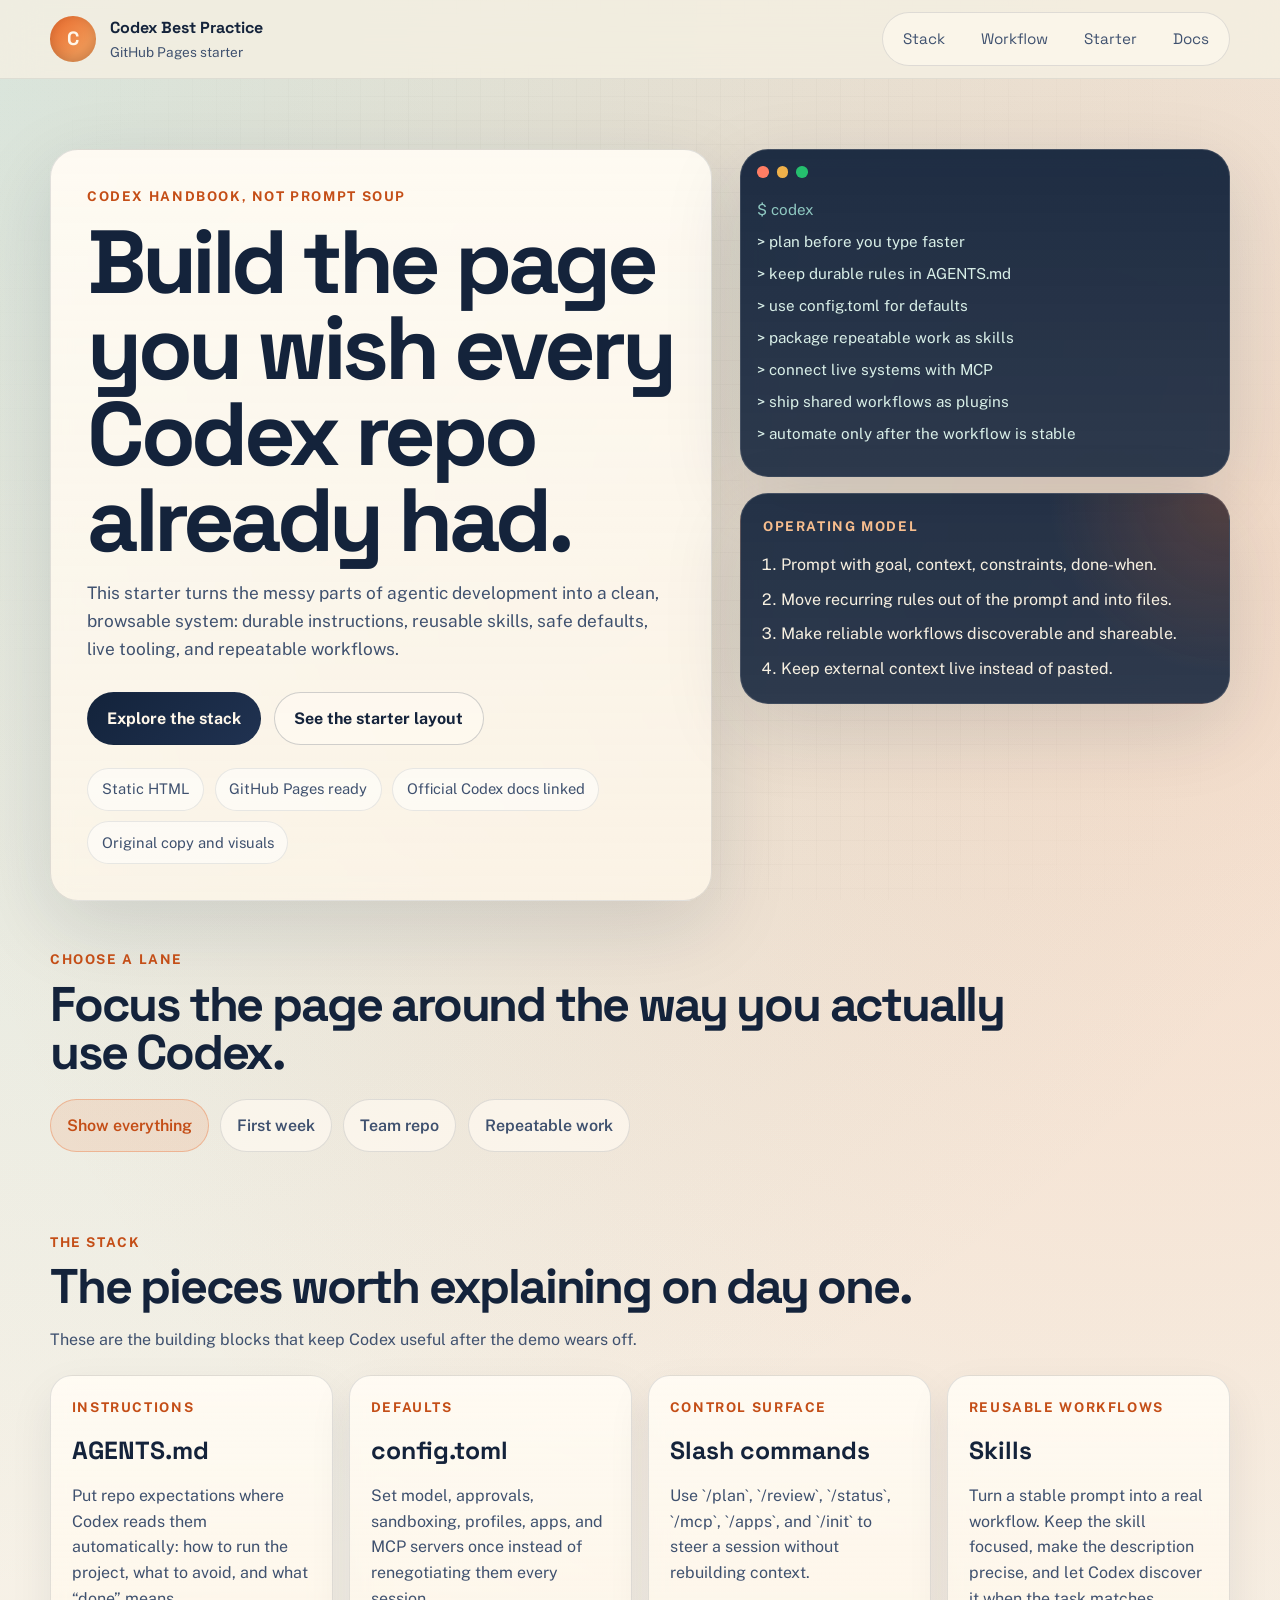
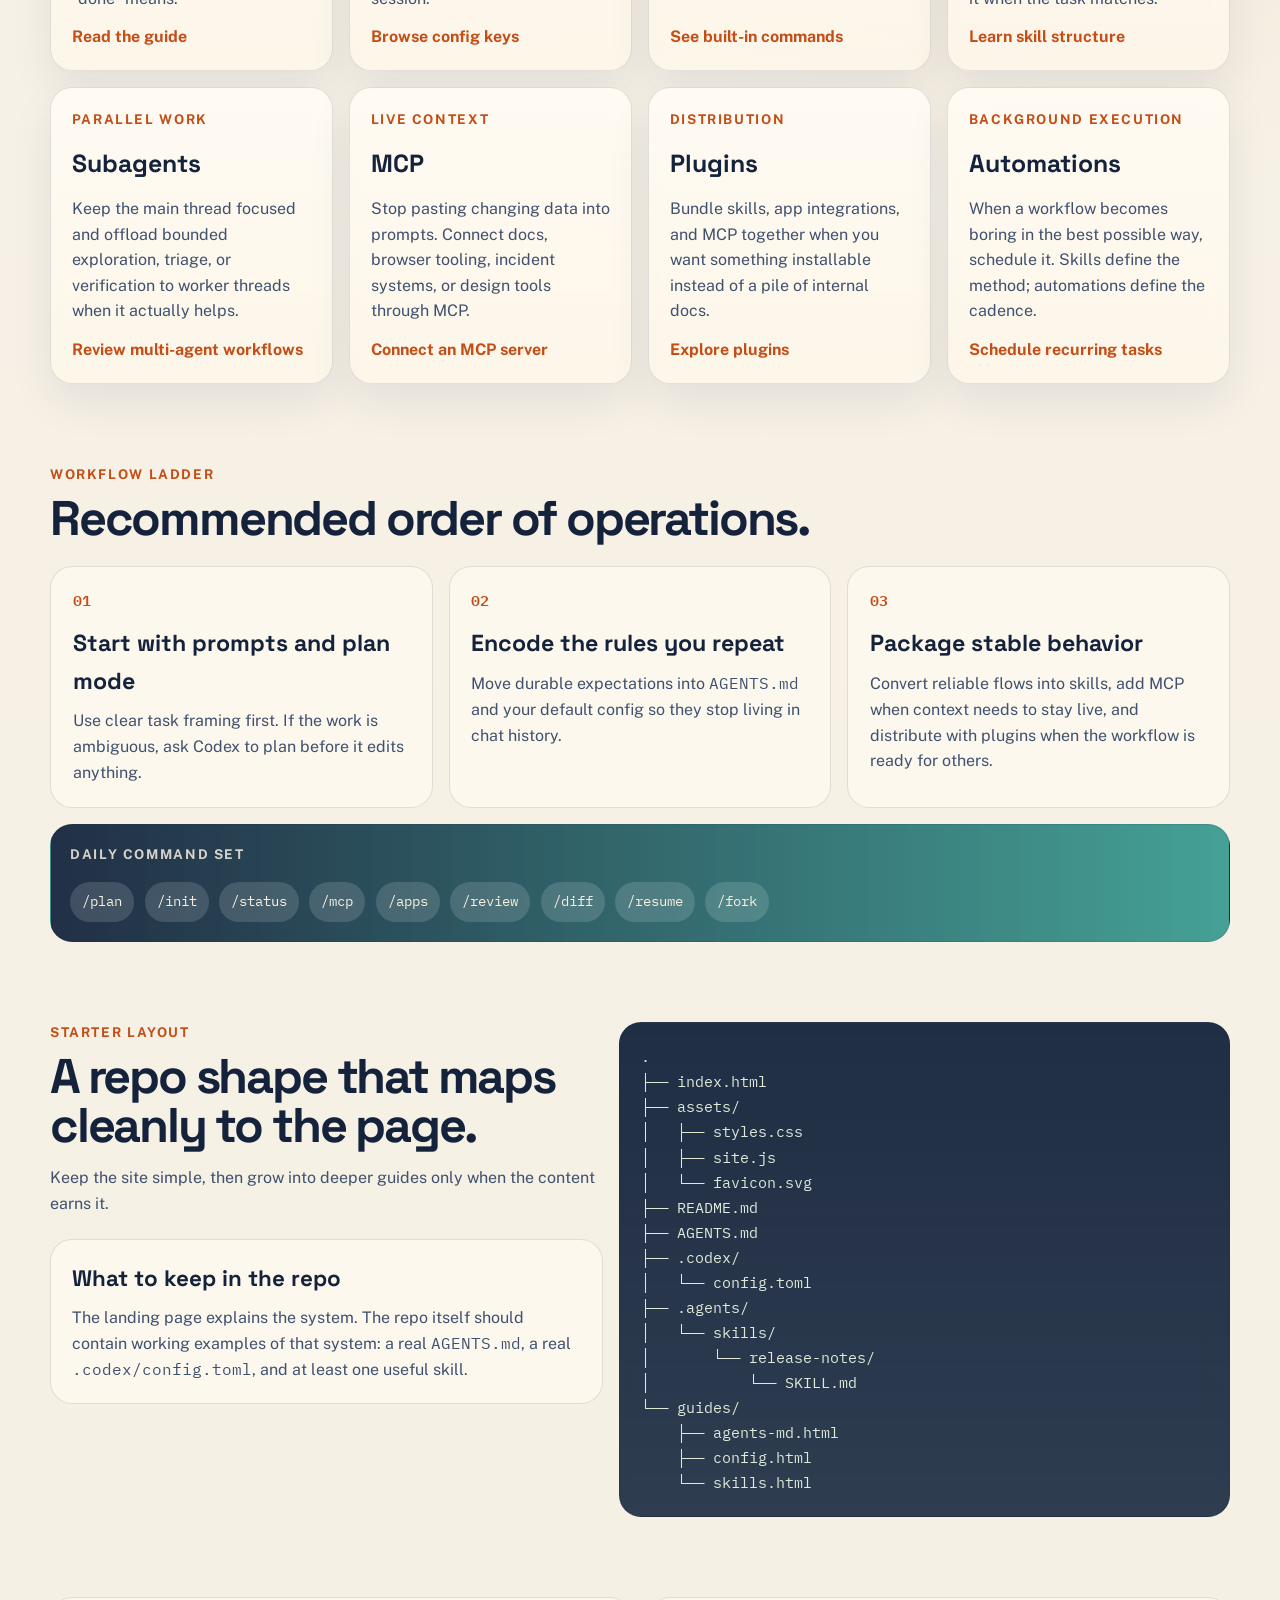
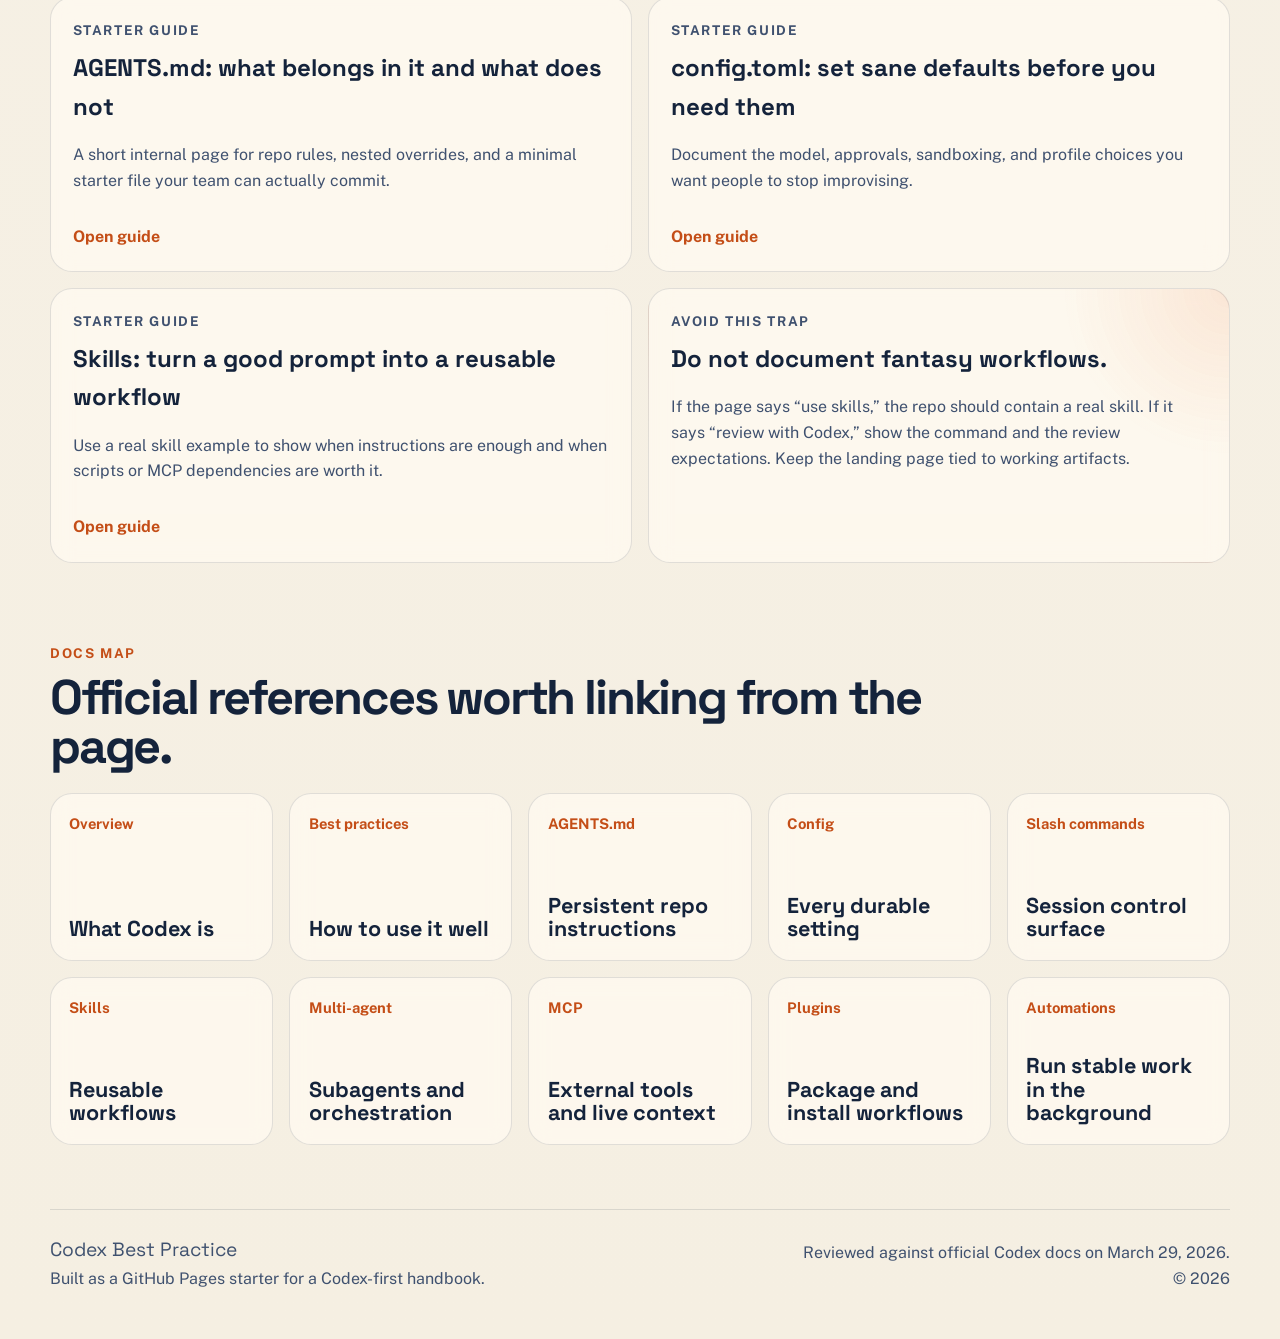
==== index.html @ f8605773 "Initial Codex best-practice site" ====
<!DOCTYPE html>
<html lang="en">
  <head>
    <meta charset="UTF-8" />
    <meta name="viewport" content="width=device-width, initial-scale=1.0" />
    <title>Codex Best Practice</title>
    <meta
      name="description"
      content="A GitHub Pages starter for documenting how to use Codex well: AGENTS.md, config.toml, skills, subagents, MCP, plugins, and automations."
    />
    <meta name="theme-color" content="#13233b" />
    <meta property="og:title" content="Codex Best Practice" />
    <meta
      property="og:description"
      content="A one-page Codex handbook starter for GitHub Pages."
    />
    <meta property="og:type" content="website" />
    <link rel="icon" href="assets/favicon.svg" type="image/svg+xml" />
    <link rel="preconnect" href="https://fonts.googleapis.com" />
    <link rel="preconnect" href="https://fonts.gstatic.com" crossorigin />
    <link
      href="https://fonts.googleapis.com/css2?family=IBM+Plex+Mono:wght@400;500;600&family=Public+Sans:wght@400;500;600;700&family=Space+Grotesk:wght@500;700&display=swap"
      rel="stylesheet"
    />
    <link rel="stylesheet" href="assets/styles.css" />
    <script src="assets/site.js" defer></script>
  </head>
  <body>
    <div class="page-shell">
      <header class="site-header">
        <div class="container header-row">
          <a class="brand" href="#top" aria-label="Codex Best Practice home">
            <span class="brand-mark">C</span>
            <span class="brand-copy">
              <strong>Codex Best Practice</strong>
              <span>GitHub Pages starter</span>
            </span>
          </a>
          <nav class="site-nav" aria-label="Primary">
            <a href="#stack">Stack</a>
            <a href="#workflow">Workflow</a>
            <a href="#starter">Starter</a>
            <a href="#docs">Docs</a>
          </nav>
        </div>
      </header>

      <main id="top">
        <section class="hero section">
          <div class="container hero-grid">
            <div class="hero-copy" data-reveal>
              <p class="eyebrow">Codex handbook, not prompt soup</p>
              <h1>Build the page you wish every Codex repo already had.</h1>
              <p class="hero-text">
                This starter turns the messy parts of agentic development into a
                clean, browsable system: durable instructions, reusable skills,
                safe defaults, live tooling, and repeatable workflows.
              </p>
              <div class="hero-actions">
                <a class="button button-primary" href="#stack">Explore the stack</a>
                <a class="button button-secondary" href="#starter">See the starter layout</a>
              </div>
              <ul class="meta-pills" aria-label="Highlights">
                <li>Static HTML</li>
                <li>GitHub Pages ready</li>
                <li>Official Codex docs linked</li>
                <li>Original copy and visuals</li>
              </ul>
            </div>

            <aside class="hero-panel" data-reveal>
              <div class="terminal-card">
                <div class="terminal-top">
                  <span></span>
                  <span></span>
                  <span></span>
                </div>
                <div class="terminal-body">
                  <p>$ codex</p>
                  <p>&gt; plan before you type faster</p>
                  <p>&gt; keep durable rules in AGENTS.md</p>
                  <p>&gt; use config.toml for defaults</p>
                  <p>&gt; package repeatable work as skills</p>
                  <p>&gt; connect live systems with MCP</p>
                  <p>&gt; ship shared workflows as plugins</p>
                  <p>&gt; automate only after the workflow is stable</p>
                </div>
              </div>

              <div class="signal-card">
                <p class="signal-kicker">Operating model</p>
                <ol class="signal-list">
                  <li>Prompt with goal, context, constraints, done-when.</li>
                  <li>Move recurring rules out of the prompt and into files.</li>
                  <li>Make reliable workflows discoverable and shareable.</li>
                  <li>Keep external context live instead of pasted.</li>
                </ol>
              </div>
            </aside>
          </div>
        </section>

        <section class="section lane-section">
          <div class="container" data-reveal>
            <div class="section-heading">
              <p class="eyebrow">Choose a lane</p>
              <h2>Focus the page around the way you actually use Codex.</h2>
            </div>
            <div class="focus-chips" role="toolbar" aria-label="Workflow focus">
              <button class="focus-chip is-active" data-focus="all" type="button">
                Show everything
              </button>
              <button class="focus-chip" data-focus="first-week" type="button">
                First week
              </button>
              <button class="focus-chip" data-focus="team-repo" type="button">
                Team repo
              </button>
              <button class="focus-chip" data-focus="repeatable" type="button">
                Repeatable work
              </button>
            </div>
          </div>
        </section>

        <section class="section" id="stack">
          <div class="container">
            <div class="section-heading" data-reveal>
              <p class="eyebrow">The stack</p>
              <h2>The pieces worth explaining on day one.</h2>
              <p>
                These are the building blocks that keep Codex useful after the
                demo wears off.
              </p>
            </div>

            <div class="stack-grid">
              <article class="stack-card" data-topic="first-week team-repo" data-reveal>
                <div class="card-topline">Instructions</div>
                <h3>AGENTS.md</h3>
                <p>
                  Put repo expectations where Codex reads them automatically:
                  how to run the project, what to avoid, and what “done” means.
                </p>
                <a href="https://developers.openai.com/codex/guides/agents-md/" target="_blank" rel="noreferrer">
                  Read the guide
                </a>
              </article>

              <article class="stack-card" data-topic="first-week team-repo" data-reveal>
                <div class="card-topline">Defaults</div>
                <h3>config.toml</h3>
                <p>
                  Set model, approvals, sandboxing, profiles, apps, and MCP
                  servers once instead of renegotiating them every session.
                </p>
                <a href="https://developers.openai.com/codex/config-reference/" target="_blank" rel="noreferrer">
                  Browse config keys
                </a>
              </article>

              <article class="stack-card" data-topic="first-week" data-reveal>
                <div class="card-topline">Control surface</div>
                <h3>Slash commands</h3>
                <p>
                  Use `/plan`, `/review`, `/status`, `/mcp`, `/apps`, and
                  `/init` to steer a session without rebuilding context.
                </p>
                <a href="https://developers.openai.com/codex/cli/slash-commands/" target="_blank" rel="noreferrer">
                  See built-in commands
                </a>
              </article>

              <article class="stack-card" data-topic="team-repo repeatable" data-reveal>
                <div class="card-topline">Reusable workflows</div>
                <h3>Skills</h3>
                <p>
                  Turn a stable prompt into a real workflow. Keep the skill
                  focused, make the description precise, and let Codex discover
                  it when the task matches.
                </p>
                <a href="https://developers.openai.com/codex/skills" target="_blank" rel="noreferrer">
                  Learn skill structure
                </a>
              </article>

              <article class="stack-card" data-topic="team-repo repeatable" data-reveal>
                <div class="card-topline">Parallel work</div>
                <h3>Subagents</h3>
                <p>
                  Keep the main thread focused and offload bounded exploration,
                  triage, or verification to worker threads when it actually
                  helps.
                </p>
                <a href="https://developers.openai.com/codex/multi-agent/" target="_blank" rel="noreferrer">
                  Review multi-agent workflows
                </a>
              </article>

              <article class="stack-card" data-topic="team-repo repeatable" data-reveal>
                <div class="card-topline">Live context</div>
                <h3>MCP</h3>
                <p>
                  Stop pasting changing data into prompts. Connect docs, browser
                  tooling, incident systems, or design tools through MCP.
                </p>
                <a href="https://developers.openai.com/codex/mcp" target="_blank" rel="noreferrer">
                  Connect an MCP server
                </a>
              </article>

              <article class="stack-card" data-topic="team-repo repeatable" data-reveal>
                <div class="card-topline">Distribution</div>
                <h3>Plugins</h3>
                <p>
                  Bundle skills, app integrations, and MCP together when you
                  want something installable instead of a pile of internal docs.
                </p>
                <a href="https://developers.openai.com/codex/plugins" target="_blank" rel="noreferrer">
                  Explore plugins
                </a>
              </article>

              <article class="stack-card" data-topic="repeatable" data-reveal>
                <div class="card-topline">Background execution</div>
                <h3>Automations</h3>
                <p>
                  When a workflow becomes boring in the best possible way,
                  schedule it. Skills define the method; automations define the
                  cadence.
                </p>
                <a href="https://developers.openai.com/codex/app/automations/" target="_blank" rel="noreferrer">
                  Schedule recurring tasks
                </a>
              </article>
            </div>
          </div>
        </section>

        <section class="section" id="workflow">
          <div class="container">
            <div class="section-heading" data-reveal>
              <p class="eyebrow">Workflow ladder</p>
              <h2>Recommended order of operations.</h2>
            </div>

            <div class="workflow-grid">
              <article class="workflow-card" data-reveal>
                <span>01</span>
                <h3>Start with prompts and plan mode</h3>
                <p>
                  Use clear task framing first. If the work is ambiguous, ask
                  Codex to plan before it edits anything.
                </p>
              </article>

              <article class="workflow-card" data-reveal>
                <span>02</span>
                <h3>Encode the rules you repeat</h3>
                <p>
                  Move durable expectations into <code>AGENTS.md</code> and
                  your default config so they stop living in chat history.
                </p>
              </article>

              <article class="workflow-card" data-reveal>
                <span>03</span>
                <h3>Package stable behavior</h3>
                <p>
                  Convert reliable flows into skills, add MCP when context needs
                  to stay live, and distribute with plugins when the workflow is
                  ready for others.
                </p>
              </article>
            </div>

            <div class="command-strip" data-reveal>
              <p class="command-strip-title">Daily command set</p>
              <div class="command-pills">
                <span>/plan</span>
                <span>/init</span>
                <span>/status</span>
                <span>/mcp</span>
                <span>/apps</span>
                <span>/review</span>
                <span>/diff</span>
                <span>/resume</span>
                <span>/fork</span>
              </div>
            </div>
          </div>
        </section>

        <section class="section" id="starter">
          <div class="container starter-grid">
            <div data-reveal>
              <div class="section-heading">
                <p class="eyebrow">Starter layout</p>
                <h2>A repo shape that maps cleanly to the page.</h2>
                <p>
                  Keep the site simple, then grow into deeper guides only when
                  the content earns it.
                </p>
              </div>

              <div class="callout">
                <h3>What to keep in the repo</h3>
                <p>
                  The landing page explains the system. The repo itself should
                  contain working examples of that system: a real
                  <code>AGENTS.md</code>, a real <code>.codex/config.toml</code>,
                  and at least one useful skill.
                </p>
              </div>
            </div>

            <div class="code-panel" data-reveal>
              <pre><code>.
├── index.html
├── assets/
│   ├── styles.css
│   ├── site.js
│   └── favicon.svg
├── README.md
├── AGENTS.md
├── .codex/
│   └── config.toml
├── .agents/
│   └── skills/
│       └── release-notes/
│           └── SKILL.md
└── guides/
    ├── agents-md.html
    ├── config.html
    └── skills.html</code></pre>
            </div>
          </div>
        </section>

        <section class="section page-section">
          <div class="container page-grid">
            <article class="page-card" data-reveal>
              <p class="page-kicker">Starter guide</p>
              <h3>AGENTS.md: what belongs in it and what does not</h3>
              <p>
                A short internal page for repo rules, nested overrides, and a
                minimal starter file your team can actually commit.
              </p>
              <a class="card-link" href="guides/agents-md.html">Open guide</a>
            </article>

            <article class="page-card" data-reveal>
              <p class="page-kicker">Starter guide</p>
              <h3>config.toml: set sane defaults before you need them</h3>
              <p>
                Document the model, approvals, sandboxing, and profile choices
                you want people to stop improvising.
              </p>
              <a class="card-link" href="guides/config.html">Open guide</a>
            </article>

            <article class="page-card" data-reveal>
              <p class="page-kicker">Starter guide</p>
              <h3>Skills: turn a good prompt into a reusable workflow</h3>
              <p>
                Use a real skill example to show when instructions are enough
                and when scripts or MCP dependencies are worth it.
              </p>
              <a class="card-link" href="guides/skills.html">Open guide</a>
            </article>

            <article class="page-card alt" data-reveal>
              <p class="page-kicker">Avoid this trap</p>
              <h3>Do not document fantasy workflows.</h3>
              <p>
                If the page says “use skills,” the repo should contain a real
                skill. If it says “review with Codex,” show the command and the
                review expectations. Keep the landing page tied to working
                artifacts.
              </p>
            </article>
          </div>
        </section>

        <section class="section" id="docs">
          <div class="container">
            <div class="section-heading" data-reveal>
              <p class="eyebrow">Docs map</p>
              <h2>Official references worth linking from the page.</h2>
            </div>

            <div class="docs-grid">
              <a class="doc-card" data-reveal href="https://developers.openai.com/codex/overview" target="_blank" rel="noreferrer">
                <span>Overview</span>
                <strong>What Codex is</strong>
              </a>
              <a class="doc-card" data-reveal href="https://developers.openai.com/codex/learn/best-practices/" target="_blank" rel="noreferrer">
                <span>Best practices</span>
                <strong>How to use it well</strong>
              </a>
              <a class="doc-card" data-reveal href="https://developers.openai.com/codex/guides/agents-md/" target="_blank" rel="noreferrer">
                <span>AGENTS.md</span>
                <strong>Persistent repo instructions</strong>
              </a>
              <a class="doc-card" data-reveal href="https://developers.openai.com/codex/config-reference/" target="_blank" rel="noreferrer">
                <span>Config</span>
                <strong>Every durable setting</strong>
              </a>
              <a class="doc-card" data-reveal href="https://developers.openai.com/codex/cli/slash-commands/" target="_blank" rel="noreferrer">
                <span>Slash commands</span>
                <strong>Session control surface</strong>
              </a>
              <a class="doc-card" data-reveal href="https://developers.openai.com/codex/skills" target="_blank" rel="noreferrer">
                <span>Skills</span>
                <strong>Reusable workflows</strong>
              </a>
              <a class="doc-card" data-reveal href="https://developers.openai.com/codex/multi-agent/" target="_blank" rel="noreferrer">
                <span>Multi-agent</span>
                <strong>Subagents and orchestration</strong>
              </a>
              <a class="doc-card" data-reveal href="https://developers.openai.com/codex/mcp" target="_blank" rel="noreferrer">
                <span>MCP</span>
                <strong>External tools and live context</strong>
              </a>
              <a class="doc-card" data-reveal href="https://developers.openai.com/codex/plugins" target="_blank" rel="noreferrer">
                <span>Plugins</span>
                <strong>Package and install workflows</strong>
              </a>
              <a class="doc-card" data-reveal href="https://developers.openai.com/codex/app/automations/" target="_blank" rel="noreferrer">
                <span>Automations</span>
                <strong>Run stable work in the background</strong>
              </a>
            </div>
          </div>
        </section>
      </main>

      <footer class="site-footer">
        <div class="container footer-row">
          <div>
            <p class="footer-title">Codex Best Practice</p>
            <p>
              Built as a GitHub Pages starter for a Codex-first handbook.
            </p>
          </div>
          <div class="footer-meta">
            <p>Reviewed against official Codex docs on March 29, 2026.</p>
            <p>&copy; <span id="year"></span></p>
          </div>
        </div>
      </footer>
    </div>
  </body>
</html>
---- assets/styles.css ----
:root {
  --bg: #f5efe2;
  --bg-strong: #eadcc1;
  --paper: rgba(255, 250, 241, 0.88);
  --surface: rgba(255, 250, 241, 0.74);
  --surface-strong: #fff7ea;
  --ink: #14233b;
  --ink-soft: #3f516f;
  --line: rgba(20, 35, 59, 0.12);
  --line-strong: rgba(20, 35, 59, 0.2);
  --accent: #ea6b2d;
  --accent-strong: #c44e17;
  --accent-mint: #1d8e83;
  --deep: #13233b;
  --deep-soft: #203251;
  --shadow: 0 24px 80px rgba(19, 35, 59, 0.13);
  --radius-xl: 28px;
  --radius-lg: 22px;
  --radius-md: 16px;
  --container: 1180px;
  --transition: 240ms ease;
}

*,
*::before,
*::after {
  box-sizing: border-box;
}

html {
  scroll-behavior: smooth;
}

body {
  margin: 0;
  min-width: 320px;
  background:
    radial-gradient(circle at top left, rgba(29, 142, 131, 0.14), transparent 34%),
    radial-gradient(circle at 90% 12%, rgba(234, 107, 45, 0.18), transparent 30%),
    linear-gradient(180deg, #f7f2e9 0%, #f5efe2 100%);
  color: var(--ink);
  font-family: "Public Sans", sans-serif;
  line-height: 1.6;
}

body::before {
  content: "";
  position: fixed;
  inset: 0;
  pointer-events: none;
  background-image:
    linear-gradient(rgba(20, 35, 59, 0.035) 1px, transparent 1px),
    linear-gradient(90deg, rgba(20, 35, 59, 0.035) 1px, transparent 1px);
  background-size: 24px 24px;
  mask-image: radial-gradient(circle at center, black 55%, transparent 95%);
  opacity: 0.45;
}

a {
  color: inherit;
  text-decoration: none;
}

img {
  max-width: 100%;
  display: block;
}

code,
pre {
  font-family: "IBM Plex Mono", monospace;
}

.page-shell {
  position: relative;
  overflow-x: clip;
}

.container {
  width: min(100% - 2rem, var(--container));
  margin: 0 auto;
}

.section {
  padding: 2.5rem 0;
}

.site-header {
  position: sticky;
  top: 0;
  z-index: 10;
  background: rgba(245, 239, 226, 0.82);
  backdrop-filter: blur(18px);
  border-bottom: 1px solid rgba(20, 35, 59, 0.08);
}

.header-row {
  display: flex;
  align-items: center;
  justify-content: space-between;
  gap: 1rem;
  min-height: 78px;
}

.brand {
  display: inline-flex;
  align-items: center;
  gap: 0.9rem;
}

.brand-mark {
  display: grid;
  place-items: center;
  width: 2.85rem;
  height: 2.85rem;
  border-radius: 50%;
  font-family: "Space Grotesk", sans-serif;
  font-size: 1.2rem;
  font-weight: 700;
  color: var(--surface-strong);
  background: linear-gradient(135deg, var(--accent), #ef9655 70%);
  box-shadow: inset 0 -3px 12px rgba(0, 0, 0, 0.16);
}

.brand-copy {
  display: grid;
  gap: 0.1rem;
}

.brand-copy strong,
.site-nav a,
.section-heading h2,
.hero-copy h1,
.stack-card h3,
.workflow-card h3,
.callout h3,
.page-card h3,
.doc-card strong,
.footer-title {
  font-family: "Space Grotesk", sans-serif;
}

.brand-copy strong {
  font-size: 1rem;
}

.brand-copy span {
  color: var(--ink-soft);
  font-size: 0.85rem;
}

.site-nav {
  display: inline-flex;
  align-items: center;
  gap: 0.35rem;
  padding: 0.3rem;
  border: 1px solid var(--line);
  border-radius: 999px;
  background: rgba(255, 250, 241, 0.62);
}

.site-nav a {
  padding: 0.55rem 0.95rem;
  border-radius: 999px;
  color: var(--ink-soft);
  font-size: 0.95rem;
  transition:
    background-color var(--transition),
    color var(--transition);
}

.site-nav a:hover,
.site-nav a:focus-visible {
  background: rgba(20, 35, 59, 0.08);
  color: var(--ink);
  outline: none;
}

.hero {
  padding-top: 4.4rem;
  padding-bottom: 3rem;
}

.hero-grid {
  display: grid;
  grid-template-columns: minmax(0, 1.15fr) minmax(320px, 0.85fr);
  gap: 1.75rem;
  align-items: start;
}

.hero-copy,
.hero-panel,
.stack-card,
.workflow-card,
.callout,
.code-panel,
.page-card,
.doc-card {
  backdrop-filter: blur(10px);
}

.hero-copy {
  padding: 2.25rem;
  border: 1px solid var(--line);
  border-radius: var(--radius-xl);
  background: linear-gradient(180deg, rgba(255, 251, 243, 0.96), rgba(255, 247, 234, 0.78));
  box-shadow: var(--shadow);
}

.eyebrow,
.card-topline,
.signal-kicker,
.page-kicker,
.command-strip-title {
  margin: 0;
  color: var(--accent-strong);
  font-size: 0.84rem;
  font-weight: 700;
  letter-spacing: 0.12em;
  text-transform: uppercase;
}

.hero-copy h1 {
  margin: 0.7rem 0 1rem;
  max-width: 14ch;
  font-size: clamp(2.8rem, 7vw, 5.7rem);
  line-height: 0.96;
  letter-spacing: -0.05em;
}

.hero-text {
  max-width: 60ch;
  font-size: 1.08rem;
  color: var(--ink-soft);
}

.hero-actions {
  display: flex;
  flex-wrap: wrap;
  gap: 0.8rem;
  margin: 1.8rem 0 1.4rem;
}

.button {
  display: inline-flex;
  align-items: center;
  justify-content: center;
  min-height: 3rem;
  padding: 0.8rem 1.2rem;
  border-radius: 999px;
  border: 1px solid transparent;
  font-weight: 700;
  transition:
    transform var(--transition),
    background-color var(--transition),
    border-color var(--transition),
    color var(--transition);
}

.button:hover,
.button:focus-visible {
  transform: translateY(-1px);
  outline: none;
}

.button-primary {
  color: var(--surface-strong);
  background: linear-gradient(135deg, var(--deep), var(--deep-soft));
}

.button-secondary {
  border-color: var(--line-strong);
  background: rgba(255, 250, 241, 0.76);
}

.meta-pills {
  display: flex;
  flex-wrap: wrap;
  gap: 0.65rem;
  margin: 0;
  padding: 0;
  list-style: none;
}

.meta-pills li {
  padding: 0.55rem 0.85rem;
  border: 1px solid rgba(20, 35, 59, 0.09);
  border-radius: 999px;
  background: rgba(255, 255, 255, 0.52);
  color: var(--ink-soft);
  font-size: 0.92rem;
}

.hero-panel {
  display: grid;
  gap: 1rem;
}

.terminal-card,
.signal-card {
  border: 1px solid rgba(255, 255, 255, 0.12);
  border-radius: var(--radius-xl);
  background: linear-gradient(180deg, rgba(19, 35, 59, 0.95), rgba(19, 35, 59, 0.88));
  color: #f8f1e2;
  box-shadow: var(--shadow);
}

.terminal-card {
  overflow: hidden;
}

.terminal-top {
  display: flex;
  gap: 0.5rem;
  padding: 1rem 1rem 0;
}

.terminal-top span {
  width: 0.72rem;
  height: 0.72rem;
  border-radius: 50%;
  background: rgba(255, 255, 255, 0.26);
}

.terminal-top span:nth-child(1) {
  background: #ff7d64;
}

.terminal-top span:nth-child(2) {
  background: #f0b14a;
}

.terminal-top span:nth-child(3) {
  background: #25bf6e;
}

.terminal-body {
  padding: 1.25rem 1rem 1.4rem;
  font-size: 0.95rem;
}

.terminal-body p {
  margin: 0 0 0.48rem;
  color: #d9efe8;
}

.terminal-body p:first-child {
  color: #8fc8c1;
}

.signal-card {
  padding: 1.35rem;
  background:
    radial-gradient(circle at top right, rgba(234, 107, 45, 0.23), transparent 34%),
    linear-gradient(180deg, rgba(19, 35, 59, 0.92), rgba(19, 35, 59, 0.88));
}

.signal-kicker {
  color: #f8be8e;
}

.signal-list {
  margin: 0.95rem 0 0;
  padding-left: 1.1rem;
}

.signal-list li + li {
  margin-top: 0.55rem;
}

.section-heading {
  max-width: 60rem;
  margin-bottom: 1.4rem;
}

.section-heading h2 {
  margin: 0.55rem 0 0.55rem;
  font-size: clamp(2rem, 3.8vw, 3.4rem);
  line-height: 1;
  letter-spacing: -0.045em;
}

.section-heading p:last-child {
  margin-bottom: 0;
  max-width: 60ch;
  color: var(--ink-soft);
}

.lane-section {
  padding-top: 0;
}

.focus-chips {
  display: flex;
  flex-wrap: wrap;
  gap: 0.7rem;
}

.focus-chip {
  padding: 0.78rem 1rem;
  border: 1px solid var(--line);
  border-radius: 999px;
  background: rgba(255, 250, 241, 0.7);
  color: var(--ink-soft);
  font: inherit;
  font-weight: 600;
  cursor: pointer;
  transition:
    border-color var(--transition),
    background-color var(--transition),
    color var(--transition),
    transform var(--transition);
}

.focus-chip:hover,
.focus-chip:focus-visible {
  transform: translateY(-1px);
  outline: none;
}

.focus-chip.is-active {
  border-color: rgba(234, 107, 45, 0.35);
  background: rgba(234, 107, 45, 0.12);
  color: var(--accent-strong);
}

.stack-grid,
.docs-grid {
  display: grid;
  gap: 1rem;
}

.stack-grid {
  grid-template-columns: repeat(4, minmax(0, 1fr));
}

.stack-card {
  display: flex;
  flex-direction: column;
  gap: 0.8rem;
  min-height: 100%;
  padding: 1.3rem;
  border: 1px solid var(--line);
  border-radius: var(--radius-lg);
  background: linear-gradient(180deg, rgba(255, 251, 243, 0.95), rgba(255, 247, 234, 0.75));
  box-shadow: 0 18px 44px rgba(19, 35, 59, 0.08);
  transition:
    transform var(--transition),
    opacity var(--transition),
    border-color var(--transition),
    box-shadow var(--transition);
}

.stack-card h3 {
  margin: 0;
  font-size: 1.55rem;
}

.stack-card p {
  margin: 0;
  color: var(--ink-soft);
}

.stack-card a {
  margin-top: auto;
  font-weight: 700;
  color: var(--accent-strong);
}

.stack-card:hover,
.stack-card:focus-within {
  transform: translateY(-4px);
  border-color: rgba(234, 107, 45, 0.3);
  box-shadow: 0 22px 54px rgba(19, 35, 59, 0.12);
}

.stack-card.is-dimmed {
  opacity: 0.38;
}

.stack-card.is-highlighted {
  border-color: rgba(29, 142, 131, 0.36);
  box-shadow: 0 22px 54px rgba(29, 142, 131, 0.11);
}

.workflow-grid,
.page-grid,
.starter-grid,
.footer-row {
  display: grid;
  gap: 1rem;
}

.workflow-grid {
  grid-template-columns: repeat(3, minmax(0, 1fr));
  margin-bottom: 1rem;
}

.workflow-card {
  padding: 1.35rem;
  border: 1px solid var(--line);
  border-radius: var(--radius-lg);
  background: rgba(255, 250, 241, 0.76);
}

.workflow-card span {
  display: inline-flex;
  margin-bottom: 0.8rem;
  color: var(--accent-strong);
  font-family: "IBM Plex Mono", monospace;
  font-size: 0.92rem;
  font-weight: 600;
}

.workflow-card h3 {
  margin: 0 0 0.55rem;
  font-size: 1.45rem;
}

.workflow-card p {
  margin: 0;
  color: var(--ink-soft);
}

.command-strip {
  padding: 1.2rem;
  border: 1px solid var(--line);
  border-radius: var(--radius-lg);
  background: linear-gradient(90deg, rgba(19, 35, 59, 0.94), rgba(29, 142, 131, 0.82));
  color: #f8f1e2;
}

.command-strip-title {
  color: rgba(248, 241, 226, 0.84);
}

.command-pills {
  display: flex;
  flex-wrap: wrap;
  gap: 0.65rem;
  margin-top: 1rem;
}

.command-pills span {
  padding: 0.55rem 0.75rem;
  border-radius: 999px;
  background: rgba(255, 255, 255, 0.14);
  font-family: "IBM Plex Mono", monospace;
  font-size: 0.88rem;
}

.starter-grid {
  grid-template-columns: minmax(0, 0.95fr) minmax(0, 1.05fr);
  align-items: start;
}

.callout,
.code-panel,
.page-card,
.doc-card {
  border: 1px solid var(--line);
  border-radius: var(--radius-lg);
  background: rgba(255, 250, 241, 0.76);
}

.callout {
  padding: 1.3rem;
}

.callout h3 {
  margin: 0 0 0.55rem;
  font-size: 1.4rem;
}

.callout p {
  margin: 0;
  color: var(--ink-soft);
}

.code-panel {
  overflow: auto;
  padding: 0;
  background: linear-gradient(180deg, rgba(19, 35, 59, 0.95), rgba(19, 35, 59, 0.88));
}

.code-panel pre {
  margin: 0;
  padding: 1.35rem;
  color: #dfead9;
  font-size: 0.92rem;
  line-height: 1.7;
}

.page-grid {
  grid-template-columns: repeat(2, minmax(0, 1fr));
}

.page-card {
  padding: 1.35rem;
}

.page-card.alt {
  background:
    radial-gradient(circle at top right, rgba(234, 107, 45, 0.12), transparent 26%),
    rgba(255, 250, 241, 0.76);
}

.page-card h3 {
  margin: 0.5rem 0;
  font-size: 1.5rem;
}

.page-card p,
.page-card li {
  color: var(--ink-soft);
}

.page-card a {
  color: var(--accent-strong);
  font-weight: 700;
}

.card-link {
  display: inline-flex;
  margin-top: 0.9rem;
}

.page-card ul {
  margin: 0;
  padding-left: 1.2rem;
}

.page-card li + li {
  margin-top: 0.45rem;
}

.docs-grid {
  grid-template-columns: repeat(5, minmax(0, 1fr));
}

.doc-card {
  display: flex;
  flex-direction: column;
  justify-content: space-between;
  min-height: 10.5rem;
  padding: 1.15rem;
  transition:
    transform var(--transition),
    border-color var(--transition),
    box-shadow var(--transition);
}

.doc-card span {
  color: var(--accent-strong);
  font-size: 0.92rem;
  font-weight: 700;
}

.doc-card strong {
  margin-top: 2rem;
  font-size: 1.35rem;
  line-height: 1.1;
}

.doc-card:hover,
.doc-card:focus-visible {
  transform: translateY(-3px);
  border-color: rgba(29, 142, 131, 0.34);
  box-shadow: 0 18px 44px rgba(19, 35, 59, 0.1);
  outline: none;
}

.site-footer {
  padding: 1.5rem 0 3rem;
}

.footer-row {
  grid-template-columns: minmax(0, 1fr) auto;
  align-items: end;
  padding-top: 1.6rem;
  border-top: 1px solid var(--line);
}

.footer-title {
  margin: 0 0 0.3rem;
  font-size: 1.2rem;
}

.site-footer p {
  margin: 0;
  color: var(--ink-soft);
}

.footer-meta {
  text-align: right;
}

.guide-shell main {
  padding-top: 2rem;
}

.guide-header {
  display: flex;
  align-items: center;
  justify-content: space-between;
  gap: 1rem;
  margin-bottom: 1rem;
}

.back-link {
  display: inline-flex;
  align-items: center;
  gap: 0.5rem;
  color: var(--accent-strong);
  font-weight: 700;
}

.guide-grid {
  display: grid;
  grid-template-columns: minmax(0, 0.9fr) minmax(0, 1.1fr);
  gap: 1rem;
}

.guide-stack {
  display: grid;
  gap: 1rem;
}

.guide-list {
  margin: 0;
  padding-left: 1.2rem;
}

.guide-list li + li {
  margin-top: 0.55rem;
}

.guide-links {
  display: flex;
  flex-wrap: wrap;
  gap: 0.65rem;
}

.guide-links a {
  display: inline-flex;
  padding: 0.55rem 0.8rem;
  border: 1px solid var(--line);
  border-radius: 999px;
  background: rgba(255, 255, 255, 0.5);
  color: var(--accent-strong);
  font-weight: 700;
}

[data-reveal] {
  opacity: 0;
  transform: translateY(16px);
  transition:
    opacity 480ms ease,
    transform 480ms ease;
}

[data-reveal].is-visible {
  opacity: 1;
  transform: translateY(0);
}

@media (max-width: 1080px) {
  .stack-grid {
    grid-template-columns: repeat(2, minmax(0, 1fr));
  }

  .docs-grid {
    grid-template-columns: repeat(3, minmax(0, 1fr));
  }

  .workflow-grid,
  .starter-grid {
    grid-template-columns: 1fr;
  }

  .guide-grid {
    grid-template-columns: 1fr;
  }
}

@media (max-width: 840px) {
  .site-nav {
    display: none;
  }

  .hero {
    padding-top: 2rem;
  }

  .hero-grid,
  .page-grid {
    grid-template-columns: 1fr;
  }

  .hero-copy {
    padding: 1.5rem;
  }

  .hero-copy h1 {
    max-width: none;
  }

  .workflow-grid,
  .stack-grid,
  .docs-grid {
    grid-template-columns: 1fr;
  }

  .footer-row {
    grid-template-columns: 1fr;
    gap: 0.75rem;
  }

  .footer-meta {
    text-align: left;
  }
}

@media (prefers-reduced-motion: reduce) {
  html {
    scroll-behavior: auto;
  }

  *,
  *::before,
  *::after {
    animation: none !important;
    transition: none !important;
  }

  [data-reveal] {
    opacity: 1;
    transform: none;
  }
}
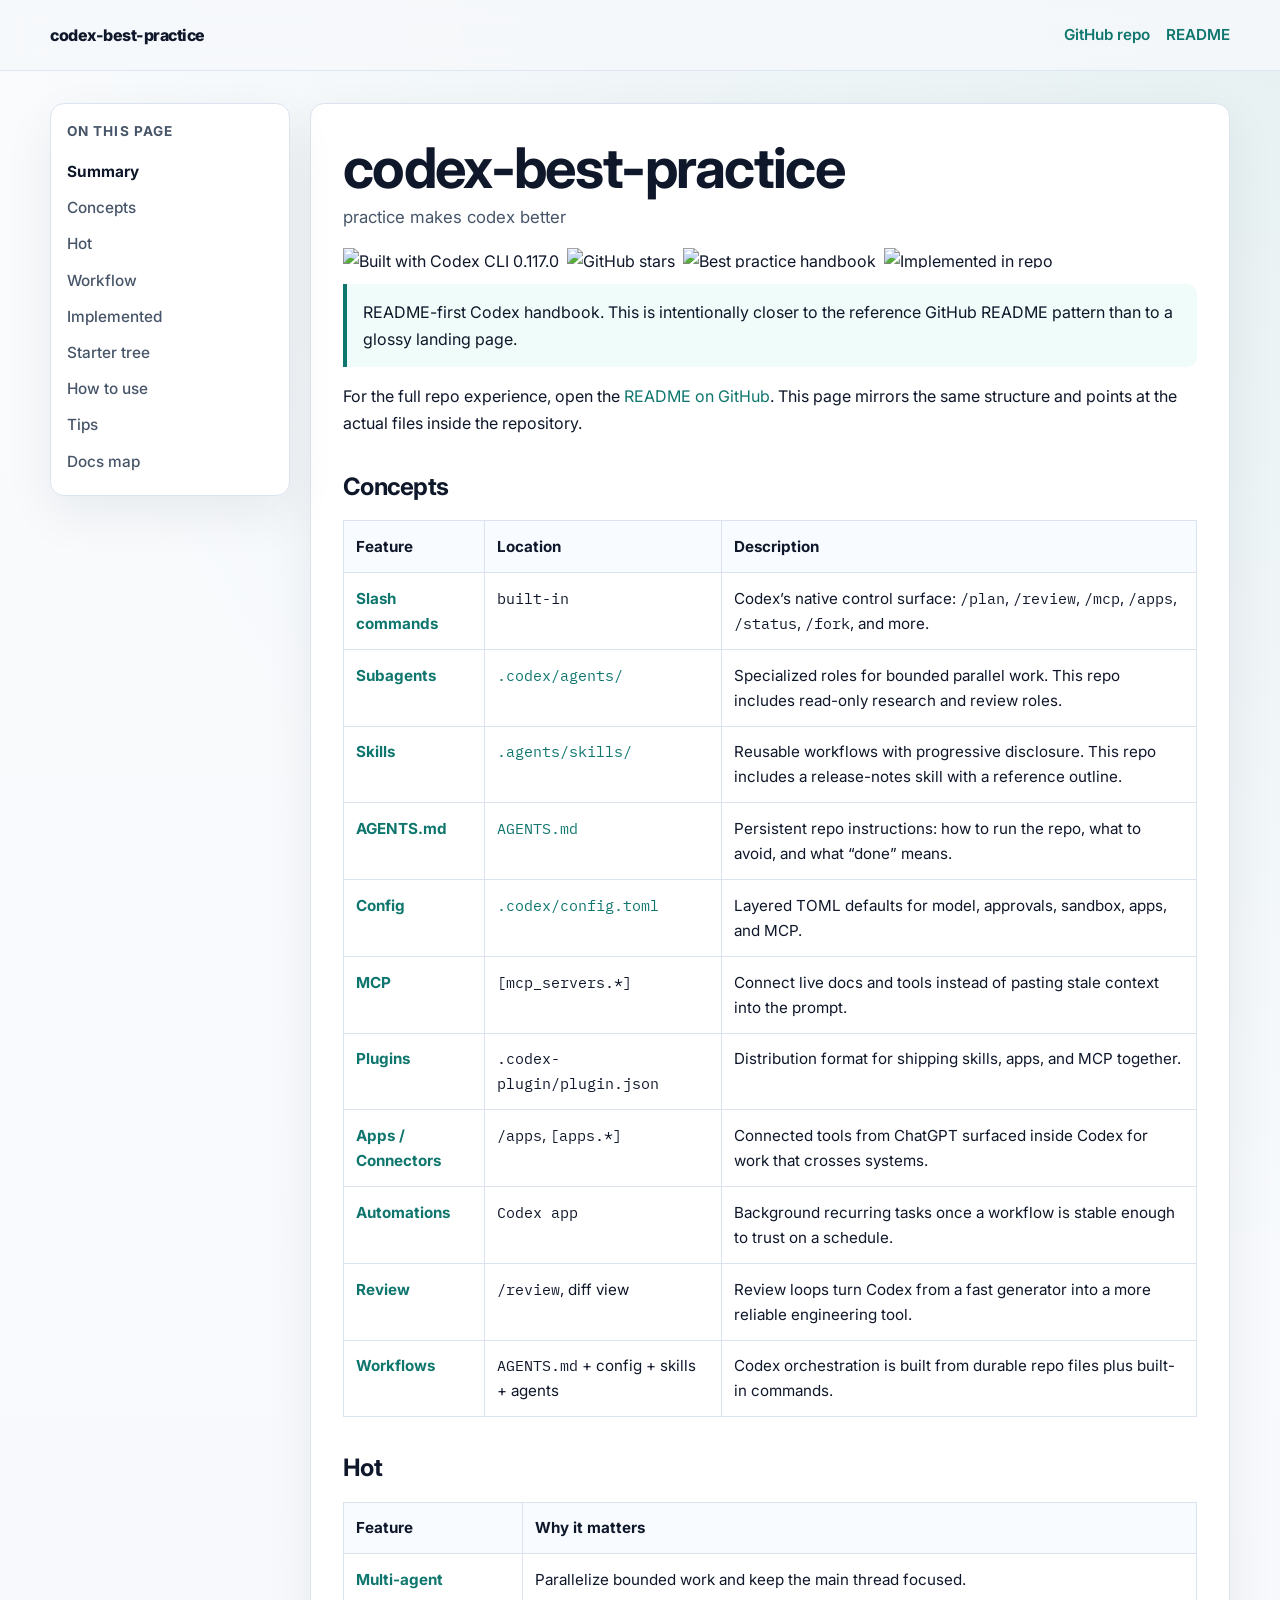
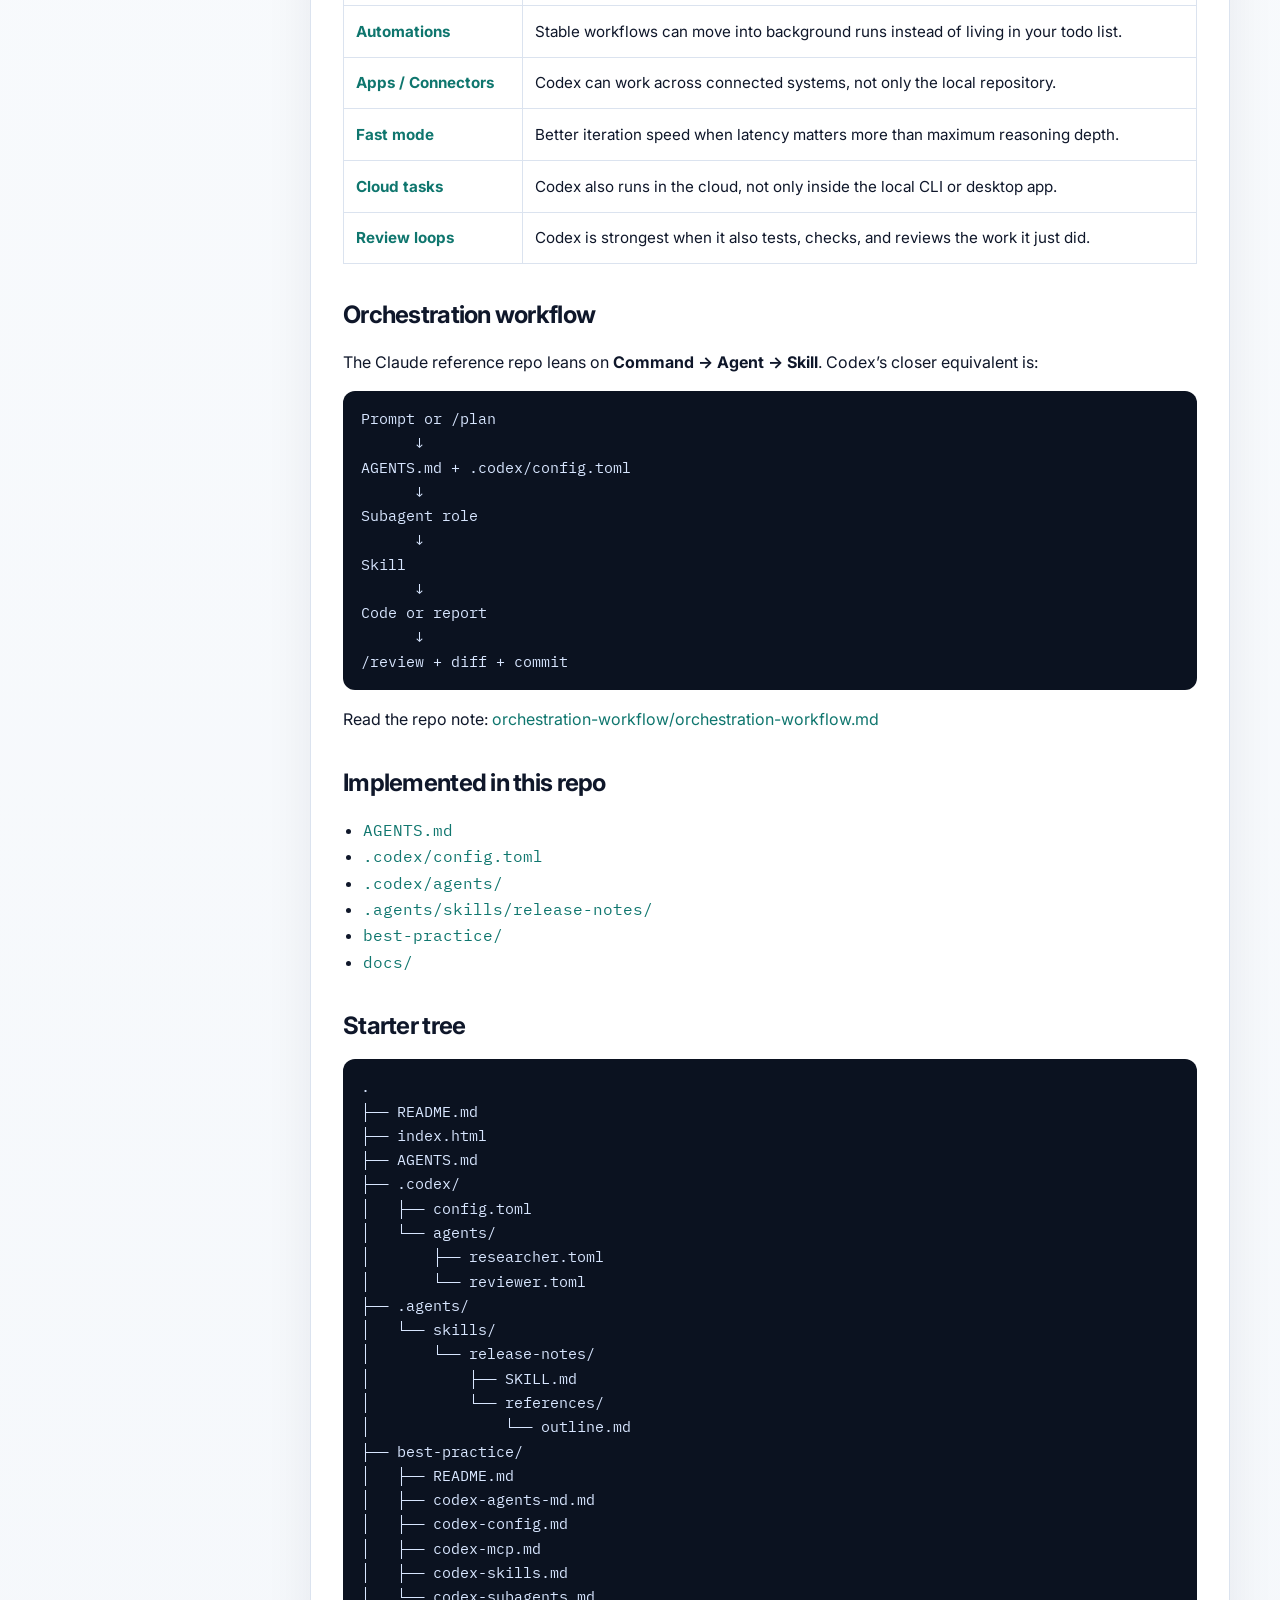
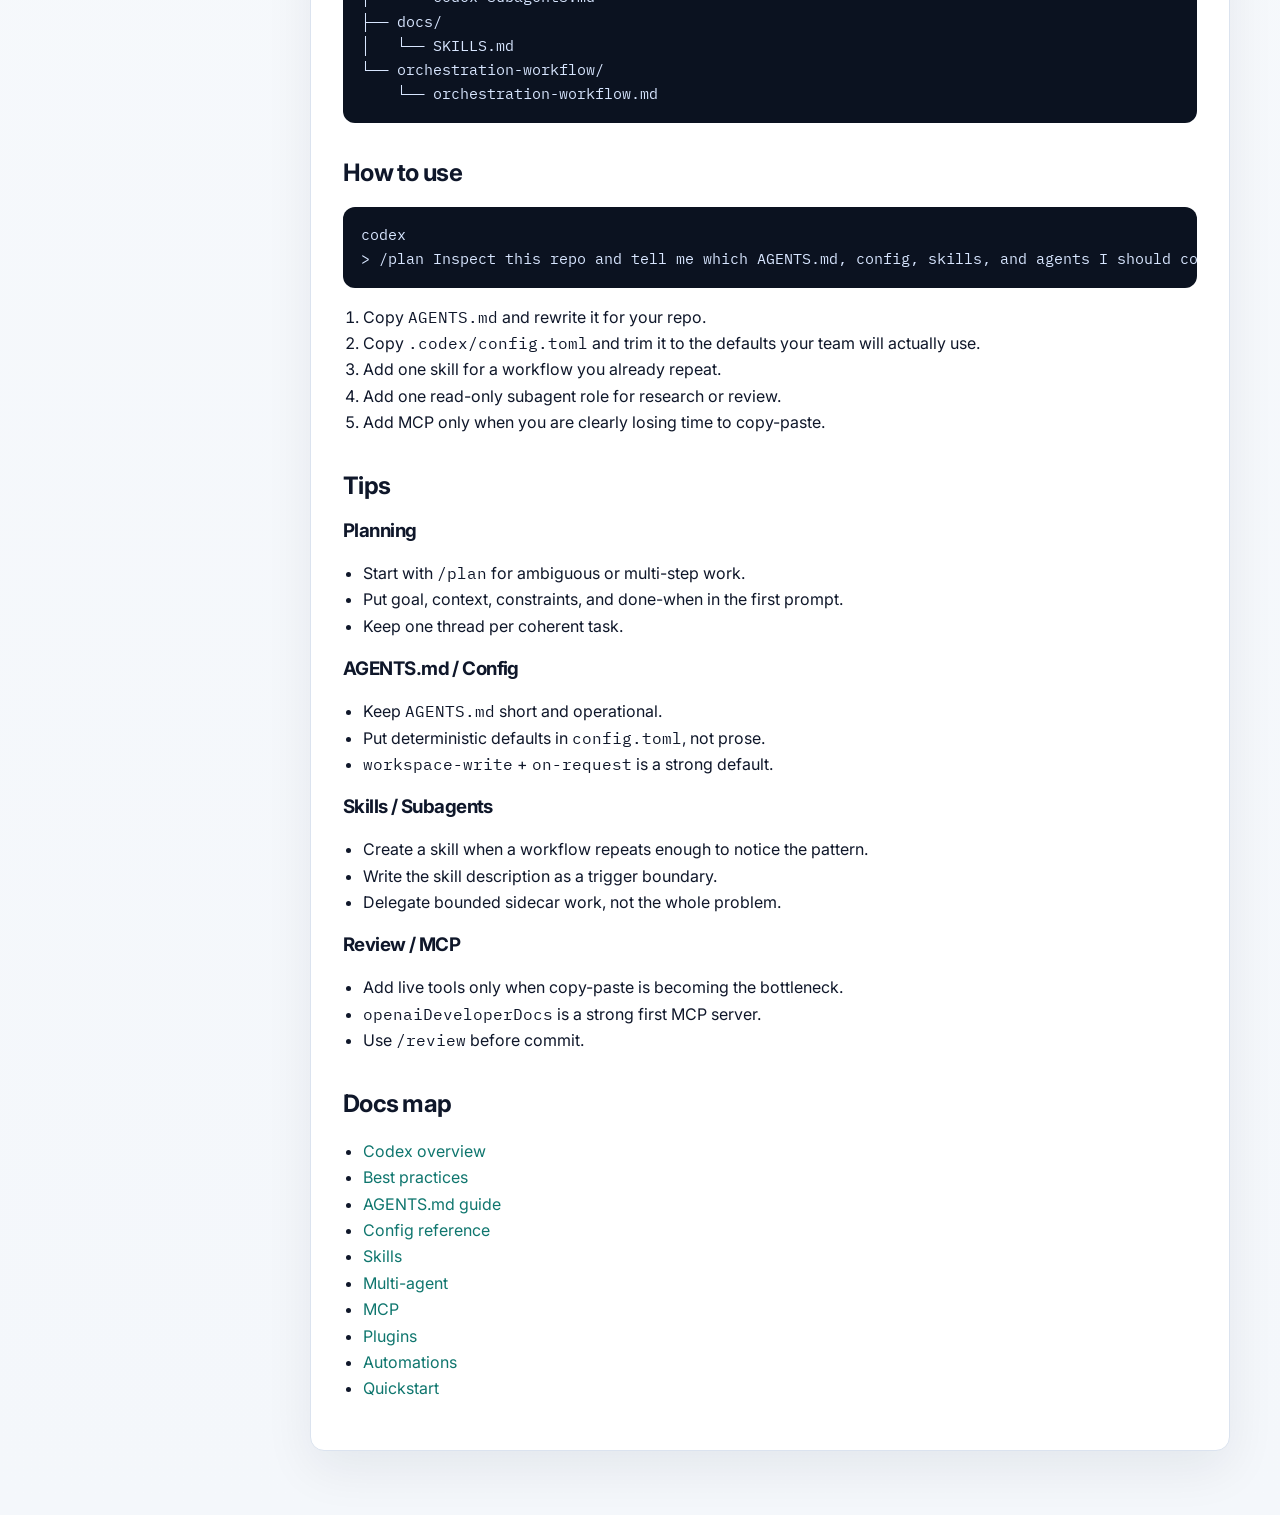
==== commit 7c01b4dc: "Rewrite repo as README-first Codex handbook" ====
--- a/index.html
+++ b/index.html
@@ -3,452 +3,307 @@
   <head>
     <meta charset="UTF-8" />
     <meta name="viewport" content="width=device-width, initial-scale=1.0" />
-    <title>Codex Best Practice</title>
+    <title>codex-best-practice</title>
     <meta
       name="description"
-      content="A GitHub Pages starter for documenting how to use Codex well: AGENTS.md, config.toml, skills, subagents, MCP, plugins, and automations."
+      content="README-style Codex handbook: concepts, examples, workflow notes, and repo artifacts."
     />
-    <meta name="theme-color" content="#13233b" />
-    <meta property="og:title" content="Codex Best Practice" />
-    <meta
-      property="og:description"
-      content="A one-page Codex handbook starter for GitHub Pages."
-    />
-    <meta property="og:type" content="website" />
+    <meta name="theme-color" content="#0f172a" />
     <link rel="icon" href="assets/favicon.svg" type="image/svg+xml" />
     <link rel="preconnect" href="https://fonts.googleapis.com" />
     <link rel="preconnect" href="https://fonts.gstatic.com" crossorigin />
     <link
-      href="https://fonts.googleapis.com/css2?family=IBM+Plex+Mono:wght@400;500;600&family=Public+Sans:wght@400;500;600;700&family=Space+Grotesk:wght@500;700&display=swap"
+      href="https://fonts.googleapis.com/css2?family=IBM+Plex+Mono:wght@400;500;600&family=Inter:wght@400;500;600;700&display=swap"
       rel="stylesheet"
     />
     <link rel="stylesheet" href="assets/styles.css" />
     <script src="assets/site.js" defer></script>
   </head>
   <body>
-    <div class="page-shell">
-      <header class="site-header">
-        <div class="container header-row">
-          <a class="brand" href="#top" aria-label="Codex Best Practice home">
-            <span class="brand-mark">C</span>
-            <span class="brand-copy">
-              <strong>Codex Best Practice</strong>
-              <span>GitHub Pages starter</span>
-            </span>
-          </a>
-          <nav class="site-nav" aria-label="Primary">
-            <a href="#stack">Stack</a>
-            <a href="#workflow">Workflow</a>
-            <a href="#starter">Starter</a>
-            <a href="#docs">Docs</a>
-          </nav>
+    <header class="site-header">
+      <div class="shell header-row">
+        <a class="brand" href="#top">codex-best-practice</a>
+        <nav class="header-links" aria-label="Primary">
+          <a href="https://github.com/DecentMakeover/codex-best-practice" target="_blank" rel="noreferrer">GitHub repo</a>
+          <a href="https://github.com/DecentMakeover/codex-best-practice/blob/main/README.md" target="_blank" rel="noreferrer">README</a>
+        </nav>
+      </div>
+    </header>
+
+    <main class="shell docs-layout" id="top">
+      <aside class="toc">
+        <div class="toc-card">
+          <p class="toc-title">On this page</p>
+          <a href="#summary">Summary</a>
+          <a href="#concepts">Concepts</a>
+          <a href="#hot">Hot</a>
+          <a href="#workflow">Workflow</a>
+          <a href="#implemented">Implemented</a>
+          <a href="#tree">Starter tree</a>
+          <a href="#usage">How to use</a>
+          <a href="#tips">Tips</a>
+          <a href="#docs">Docs map</a>
         </div>
-      </header>
-
-      <main id="top">
-        <section class="hero section">
-          <div class="container hero-grid">
-            <div class="hero-copy" data-reveal>
-              <p class="eyebrow">Codex handbook, not prompt soup</p>
-              <h1>Build the page you wish every Codex repo already had.</h1>
-              <p class="hero-text">
-                This starter turns the messy parts of agentic development into a
-                clean, browsable system: durable instructions, reusable skills,
-                safe defaults, live tooling, and repeatable workflows.
-              </p>
-              <div class="hero-actions">
-                <a class="button button-primary" href="#stack">Explore the stack</a>
-                <a class="button button-secondary" href="#starter">See the starter layout</a>
-              </div>
-              <ul class="meta-pills" aria-label="Highlights">
-                <li>Static HTML</li>
-                <li>GitHub Pages ready</li>
-                <li>Official Codex docs linked</li>
-                <li>Original copy and visuals</li>
-              </ul>
-            </div>
-
-            <aside class="hero-panel" data-reveal>
-              <div class="terminal-card">
-                <div class="terminal-top">
-                  <span></span>
-                  <span></span>
-                  <span></span>
-                </div>
-                <div class="terminal-body">
-                  <p>$ codex</p>
-                  <p>&gt; plan before you type faster</p>
-                  <p>&gt; keep durable rules in AGENTS.md</p>
-                  <p>&gt; use config.toml for defaults</p>
-                  <p>&gt; package repeatable work as skills</p>
-                  <p>&gt; connect live systems with MCP</p>
-                  <p>&gt; ship shared workflows as plugins</p>
-                  <p>&gt; automate only after the workflow is stable</p>
-                </div>
-              </div>
-
-              <div class="signal-card">
-                <p class="signal-kicker">Operating model</p>
-                <ol class="signal-list">
-                  <li>Prompt with goal, context, constraints, done-when.</li>
-                  <li>Move recurring rules out of the prompt and into files.</li>
-                  <li>Make reliable workflows discoverable and shareable.</li>
-                  <li>Keep external context live instead of pasted.</li>
-                </ol>
-              </div>
-            </aside>
+      </aside>
+
+      <article class="readme-sheet">
+        <section id="summary">
+          <h1>codex-best-practice</h1>
+          <p class="subtitle">practice makes codex better</p>
+
+          <div class="badge-row">
+            <img alt="Built with Codex CLI 0.117.0" src="https://img.shields.io/badge/built_with_Codex_CLI-0.117.0%20(Mar%2029%2C%202026)-white?style=flat&labelColor=555" />
+            <img alt="GitHub stars" src="https://img.shields.io/github/stars/DecentMakeover/codex-best-practice?style=flat&label=%E2%98%85&labelColor=555&color=white" />
+            <img alt="Best practice handbook" src="https://img.shields.io/badge/best-practice-handbook-0a7?style=flat" />
+            <img alt="Implemented in repo" src="https://img.shields.io/badge/implemented-in_repo-1f6feb?style=flat" />
           </div>
-        </section>
-
-        <section class="section lane-section">
-          <div class="container" data-reveal>
-            <div class="section-heading">
-              <p class="eyebrow">Choose a lane</p>
-              <h2>Focus the page around the way you actually use Codex.</h2>
-            </div>
-            <div class="focus-chips" role="toolbar" aria-label="Workflow focus">
-              <button class="focus-chip is-active" data-focus="all" type="button">
-                Show everything
-              </button>
-              <button class="focus-chip" data-focus="first-week" type="button">
-                First week
-              </button>
-              <button class="focus-chip" data-focus="team-repo" type="button">
-                Team repo
-              </button>
-              <button class="focus-chip" data-focus="repeatable" type="button">
-                Repeatable work
-              </button>
-            </div>
-          </div>
-        </section>
-
-        <section class="section" id="stack">
-          <div class="container">
-            <div class="section-heading" data-reveal>
-              <p class="eyebrow">The stack</p>
-              <h2>The pieces worth explaining on day one.</h2>
-              <p>
-                These are the building blocks that keep Codex useful after the
-                demo wears off.
-              </p>
-            </div>
-
-            <div class="stack-grid">
-              <article class="stack-card" data-topic="first-week team-repo" data-reveal>
-                <div class="card-topline">Instructions</div>
-                <h3>AGENTS.md</h3>
-                <p>
-                  Put repo expectations where Codex reads them automatically:
-                  how to run the project, what to avoid, and what “done” means.
-                </p>
-                <a href="https://developers.openai.com/codex/guides/agents-md/" target="_blank" rel="noreferrer">
-                  Read the guide
-                </a>
-              </article>
-
-              <article class="stack-card" data-topic="first-week team-repo" data-reveal>
-                <div class="card-topline">Defaults</div>
-                <h3>config.toml</h3>
-                <p>
-                  Set model, approvals, sandboxing, profiles, apps, and MCP
-                  servers once instead of renegotiating them every session.
-                </p>
-                <a href="https://developers.openai.com/codex/config-reference/" target="_blank" rel="noreferrer">
-                  Browse config keys
-                </a>
-              </article>
-
-              <article class="stack-card" data-topic="first-week" data-reveal>
-                <div class="card-topline">Control surface</div>
-                <h3>Slash commands</h3>
-                <p>
-                  Use `/plan`, `/review`, `/status`, `/mcp`, `/apps`, and
-                  `/init` to steer a session without rebuilding context.
-                </p>
-                <a href="https://developers.openai.com/codex/cli/slash-commands/" target="_blank" rel="noreferrer">
-                  See built-in commands
-                </a>
-              </article>
-
-              <article class="stack-card" data-topic="team-repo repeatable" data-reveal>
-                <div class="card-topline">Reusable workflows</div>
-                <h3>Skills</h3>
-                <p>
-                  Turn a stable prompt into a real workflow. Keep the skill
-                  focused, make the description precise, and let Codex discover
-                  it when the task matches.
-                </p>
-                <a href="https://developers.openai.com/codex/skills" target="_blank" rel="noreferrer">
-                  Learn skill structure
-                </a>
-              </article>
-
-              <article class="stack-card" data-topic="team-repo repeatable" data-reveal>
-                <div class="card-topline">Parallel work</div>
-                <h3>Subagents</h3>
-                <p>
-                  Keep the main thread focused and offload bounded exploration,
-                  triage, or verification to worker threads when it actually
-                  helps.
-                </p>
-                <a href="https://developers.openai.com/codex/multi-agent/" target="_blank" rel="noreferrer">
-                  Review multi-agent workflows
-                </a>
-              </article>
-
-              <article class="stack-card" data-topic="team-repo repeatable" data-reveal>
-                <div class="card-topline">Live context</div>
-                <h3>MCP</h3>
-                <p>
-                  Stop pasting changing data into prompts. Connect docs, browser
-                  tooling, incident systems, or design tools through MCP.
-                </p>
-                <a href="https://developers.openai.com/codex/mcp" target="_blank" rel="noreferrer">
-                  Connect an MCP server
-                </a>
-              </article>
-
-              <article class="stack-card" data-topic="team-repo repeatable" data-reveal>
-                <div class="card-topline">Distribution</div>
-                <h3>Plugins</h3>
-                <p>
-                  Bundle skills, app integrations, and MCP together when you
-                  want something installable instead of a pile of internal docs.
-                </p>
-                <a href="https://developers.openai.com/codex/plugins" target="_blank" rel="noreferrer">
-                  Explore plugins
-                </a>
-              </article>
-
-              <article class="stack-card" data-topic="repeatable" data-reveal>
-                <div class="card-topline">Background execution</div>
-                <h3>Automations</h3>
-                <p>
-                  When a workflow becomes boring in the best possible way,
-                  schedule it. Skills define the method; automations define the
-                  cadence.
-                </p>
-                <a href="https://developers.openai.com/codex/app/automations/" target="_blank" rel="noreferrer">
-                  Schedule recurring tasks
-                </a>
-              </article>
-            </div>
-          </div>
-        </section>
-
-        <section class="section" id="workflow">
-          <div class="container">
-            <div class="section-heading" data-reveal>
-              <p class="eyebrow">Workflow ladder</p>
-              <h2>Recommended order of operations.</h2>
-            </div>
-
-            <div class="workflow-grid">
-              <article class="workflow-card" data-reveal>
-                <span>01</span>
-                <h3>Start with prompts and plan mode</h3>
-                <p>
-                  Use clear task framing first. If the work is ambiguous, ask
-                  Codex to plan before it edits anything.
-                </p>
-              </article>
-
-              <article class="workflow-card" data-reveal>
-                <span>02</span>
-                <h3>Encode the rules you repeat</h3>
-                <p>
-                  Move durable expectations into <code>AGENTS.md</code> and
-                  your default config so they stop living in chat history.
-                </p>
-              </article>
-
-              <article class="workflow-card" data-reveal>
-                <span>03</span>
-                <h3>Package stable behavior</h3>
-                <p>
-                  Convert reliable flows into skills, add MCP when context needs
-                  to stay live, and distribute with plugins when the workflow is
-                  ready for others.
-                </p>
-              </article>
-            </div>
-
-            <div class="command-strip" data-reveal>
-              <p class="command-strip-title">Daily command set</p>
-              <div class="command-pills">
-                <span>/plan</span>
-                <span>/init</span>
-                <span>/status</span>
-                <span>/mcp</span>
-                <span>/apps</span>
-                <span>/review</span>
-                <span>/diff</span>
-                <span>/resume</span>
-                <span>/fork</span>
-              </div>
-            </div>
-          </div>
-        </section>
-
-        <section class="section" id="starter">
-          <div class="container starter-grid">
-            <div data-reveal>
-              <div class="section-heading">
-                <p class="eyebrow">Starter layout</p>
-                <h2>A repo shape that maps cleanly to the page.</h2>
-                <p>
-                  Keep the site simple, then grow into deeper guides only when
-                  the content earns it.
-                </p>
-              </div>
-
-              <div class="callout">
-                <h3>What to keep in the repo</h3>
-                <p>
-                  The landing page explains the system. The repo itself should
-                  contain working examples of that system: a real
-                  <code>AGENTS.md</code>, a real <code>.codex/config.toml</code>,
-                  and at least one useful skill.
-                </p>
-              </div>
-            </div>
-
-            <div class="code-panel" data-reveal>
-              <pre><code>.
+
+          <blockquote>
+            README-first Codex handbook. This is intentionally closer to the
+            reference GitHub README pattern than to a glossy landing page.
+          </blockquote>
+
+          <p>
+            For the full repo experience, open the
+            <a href="https://github.com/DecentMakeover/codex-best-practice/blob/main/README.md" target="_blank" rel="noreferrer">README on GitHub</a>.
+            This page mirrors the same structure and points at the actual files
+            inside the repository.
+          </p>
+        </section>
+
+        <section id="concepts">
+          <h2>Concepts</h2>
+          <table>
+            <thead>
+              <tr>
+                <th>Feature</th>
+                <th>Location</th>
+                <th>Description</th>
+              </tr>
+            </thead>
+            <tbody>
+              <tr>
+                <td><a href="https://developers.openai.com/codex/cli/slash-commands/" target="_blank" rel="noreferrer"><strong>Slash commands</strong></a></td>
+                <td><code>built-in</code></td>
+                <td>Codex’s native control surface: <code>/plan</code>, <code>/review</code>, <code>/mcp</code>, <code>/apps</code>, <code>/status</code>, <code>/fork</code>, and more.</td>
+              </tr>
+              <tr>
+                <td><a href="https://developers.openai.com/codex/multi-agent/" target="_blank" rel="noreferrer"><strong>Subagents</strong></a></td>
+                <td><a href="https://github.com/DecentMakeover/codex-best-practice/tree/main/.codex/agents" target="_blank" rel="noreferrer"><code>.codex/agents/</code></a></td>
+                <td>Specialized roles for bounded parallel work. This repo includes read-only research and review roles.</td>
+              </tr>
+              <tr>
+                <td><a href="https://developers.openai.com/codex/skills" target="_blank" rel="noreferrer"><strong>Skills</strong></a></td>
+                <td><a href="https://github.com/DecentMakeover/codex-best-practice/tree/main/.agents/skills" target="_blank" rel="noreferrer"><code>.agents/skills/</code></a></td>
+                <td>Reusable workflows with progressive disclosure. This repo includes a release-notes skill with a reference outline.</td>
+              </tr>
+              <tr>
+                <td><a href="https://developers.openai.com/codex/guides/agents-md/" target="_blank" rel="noreferrer"><strong>AGENTS.md</strong></a></td>
+                <td><a href="https://github.com/DecentMakeover/codex-best-practice/blob/main/AGENTS.md" target="_blank" rel="noreferrer"><code>AGENTS.md</code></a></td>
+                <td>Persistent repo instructions: how to run the repo, what to avoid, and what “done” means.</td>
+              </tr>
+              <tr>
+                <td><a href="https://developers.openai.com/codex/config-reference/" target="_blank" rel="noreferrer"><strong>Config</strong></a></td>
+                <td><a href="https://github.com/DecentMakeover/codex-best-practice/blob/main/.codex/config.toml" target="_blank" rel="noreferrer"><code>.codex/config.toml</code></a></td>
+                <td>Layered TOML defaults for model, approvals, sandbox, apps, and MCP.</td>
+              </tr>
+              <tr>
+                <td><a href="https://developers.openai.com/codex/mcp" target="_blank" rel="noreferrer"><strong>MCP</strong></a></td>
+                <td><code>[mcp_servers.*]</code></td>
+                <td>Connect live docs and tools instead of pasting stale context into the prompt.</td>
+              </tr>
+              <tr>
+                <td><a href="https://developers.openai.com/codex/plugins" target="_blank" rel="noreferrer"><strong>Plugins</strong></a></td>
+                <td><code>.codex-plugin/plugin.json</code></td>
+                <td>Distribution format for shipping skills, apps, and MCP together.</td>
+              </tr>
+              <tr>
+                <td><a href="https://developers.openai.com/codex/cli/slash-commands/#browse-apps-with-apps" target="_blank" rel="noreferrer"><strong>Apps / Connectors</strong></a></td>
+                <td><code>/apps</code>, <code>[apps.*]</code></td>
+                <td>Connected tools from ChatGPT surfaced inside Codex for work that crosses systems.</td>
+              </tr>
+              <tr>
+                <td><a href="https://developers.openai.com/codex/app/automations/" target="_blank" rel="noreferrer"><strong>Automations</strong></a></td>
+                <td><code>Codex app</code></td>
+                <td>Background recurring tasks once a workflow is stable enough to trust on a schedule.</td>
+              </tr>
+              <tr>
+                <td><a href="https://developers.openai.com/codex/learn/best-practices/#improve-reliability-with-testing-and-review" target="_blank" rel="noreferrer"><strong>Review</strong></a></td>
+                <td><code>/review</code>, diff view</td>
+                <td>Review loops turn Codex from a fast generator into a more reliable engineering tool.</td>
+              </tr>
+              <tr>
+                <td><a href="https://github.com/DecentMakeover/codex-best-practice/blob/main/orchestration-workflow/orchestration-workflow.md" target="_blank" rel="noreferrer"><strong>Workflows</strong></a></td>
+                <td><code>AGENTS.md</code> + config + skills + agents</td>
+                <td>Codex orchestration is built from durable repo files plus built-in commands.</td>
+              </tr>
+            </tbody>
+          </table>
+        </section>
+
+        <section id="hot">
+          <h2>Hot</h2>
+          <table>
+            <thead>
+              <tr>
+                <th>Feature</th>
+                <th>Why it matters</th>
+              </tr>
+            </thead>
+            <tbody>
+              <tr>
+                <td><a href="https://developers.openai.com/codex/multi-agent/" target="_blank" rel="noreferrer"><strong>Multi-agent</strong></a></td>
+                <td>Parallelize bounded work and keep the main thread focused.</td>
+              </tr>
+              <tr>
+                <td><a href="https://developers.openai.com/codex/app/automations/" target="_blank" rel="noreferrer"><strong>Automations</strong></a></td>
+                <td>Stable workflows can move into background runs instead of living in your todo list.</td>
+              </tr>
+              <tr>
+                <td><a href="https://developers.openai.com/codex/cli/slash-commands/#browse-apps-with-apps" target="_blank" rel="noreferrer"><strong>Apps / Connectors</strong></a></td>
+                <td>Codex can work across connected systems, not only the local repository.</td>
+              </tr>
+              <tr>
+                <td><a href="https://developers.openai.com/codex/cli/slash-commands/#toggle-fast-mode-with-fast" target="_blank" rel="noreferrer"><strong>Fast mode</strong></a></td>
+                <td>Better iteration speed when latency matters more than maximum reasoning depth.</td>
+              </tr>
+              <tr>
+                <td><a href="https://developers.openai.com/codex/quickstart/" target="_blank" rel="noreferrer"><strong>Cloud tasks</strong></a></td>
+                <td>Codex also runs in the cloud, not only inside the local CLI or desktop app.</td>
+              </tr>
+              <tr>
+                <td><a href="https://developers.openai.com/codex/learn/best-practices/#improve-reliability-with-testing-and-review" target="_blank" rel="noreferrer"><strong>Review loops</strong></a></td>
+                <td>Codex is strongest when it also tests, checks, and reviews the work it just did.</td>
+              </tr>
+            </tbody>
+          </table>
+        </section>
+
+        <section id="workflow">
+          <h2>Orchestration workflow</h2>
+          <p>
+            The Claude reference repo leans on <strong>Command → Agent →
+            Skill</strong>. Codex’s closer equivalent is:
+          </p>
+          <pre class="diagram"><code>Prompt or /plan
+      ↓
+AGENTS.md + .codex/config.toml
+      ↓
+Subagent role
+      ↓
+Skill
+      ↓
+Code or report
+      ↓
+/review + diff + commit</code></pre>
+          <p>
+            Read the repo note:
+            <a href="https://github.com/DecentMakeover/codex-best-practice/blob/main/orchestration-workflow/orchestration-workflow.md" target="_blank" rel="noreferrer">orchestration-workflow/orchestration-workflow.md</a>
+          </p>
+        </section>
+
+        <section id="implemented">
+          <h2>Implemented in this repo</h2>
+          <ul>
+            <li><a href="https://github.com/DecentMakeover/codex-best-practice/blob/main/AGENTS.md" target="_blank" rel="noreferrer"><code>AGENTS.md</code></a></li>
+            <li><a href="https://github.com/DecentMakeover/codex-best-practice/blob/main/.codex/config.toml" target="_blank" rel="noreferrer"><code>.codex/config.toml</code></a></li>
+            <li><a href="https://github.com/DecentMakeover/codex-best-practice/tree/main/.codex/agents" target="_blank" rel="noreferrer"><code>.codex/agents/</code></a></li>
+            <li><a href="https://github.com/DecentMakeover/codex-best-practice/tree/main/.agents/skills/release-notes" target="_blank" rel="noreferrer"><code>.agents/skills/release-notes/</code></a></li>
+            <li><a href="https://github.com/DecentMakeover/codex-best-practice/tree/main/best-practice" target="_blank" rel="noreferrer"><code>best-practice/</code></a></li>
+            <li><a href="https://github.com/DecentMakeover/codex-best-practice/tree/main/docs" target="_blank" rel="noreferrer"><code>docs/</code></a></li>
+          </ul>
+        </section>
+
+        <section id="tree">
+          <h2>Starter tree</h2>
+          <pre><code>.
+├── README.md
 ├── index.html
-├── assets/
-│   ├── styles.css
-│   ├── site.js
-│   └── favicon.svg
-├── README.md
 ├── AGENTS.md
 ├── .codex/
-│   └── config.toml
+│   ├── config.toml
+│   └── agents/
+│       ├── researcher.toml
+│       └── reviewer.toml
 ├── .agents/
 │   └── skills/
 │       └── release-notes/
-│           └── SKILL.md
-└── guides/
-    ├── agents-md.html
-    ├── config.html
-    └── skills.html</code></pre>
-            </div>
-          </div>
-        </section>
-
-        <section class="section page-section">
-          <div class="container page-grid">
-            <article class="page-card" data-reveal>
-              <p class="page-kicker">Starter guide</p>
-              <h3>AGENTS.md: what belongs in it and what does not</h3>
-              <p>
-                A short internal page for repo rules, nested overrides, and a
-                minimal starter file your team can actually commit.
-              </p>
-              <a class="card-link" href="guides/agents-md.html">Open guide</a>
-            </article>
-
-            <article class="page-card" data-reveal>
-              <p class="page-kicker">Starter guide</p>
-              <h3>config.toml: set sane defaults before you need them</h3>
-              <p>
-                Document the model, approvals, sandboxing, and profile choices
-                you want people to stop improvising.
-              </p>
-              <a class="card-link" href="guides/config.html">Open guide</a>
-            </article>
-
-            <article class="page-card" data-reveal>
-              <p class="page-kicker">Starter guide</p>
-              <h3>Skills: turn a good prompt into a reusable workflow</h3>
-              <p>
-                Use a real skill example to show when instructions are enough
-                and when scripts or MCP dependencies are worth it.
-              </p>
-              <a class="card-link" href="guides/skills.html">Open guide</a>
-            </article>
-
-            <article class="page-card alt" data-reveal>
-              <p class="page-kicker">Avoid this trap</p>
-              <h3>Do not document fantasy workflows.</h3>
-              <p>
-                If the page says “use skills,” the repo should contain a real
-                skill. If it says “review with Codex,” show the command and the
-                review expectations. Keep the landing page tied to working
-                artifacts.
-              </p>
-            </article>
-          </div>
-        </section>
-
-        <section class="section" id="docs">
-          <div class="container">
-            <div class="section-heading" data-reveal>
-              <p class="eyebrow">Docs map</p>
-              <h2>Official references worth linking from the page.</h2>
-            </div>
-
-            <div class="docs-grid">
-              <a class="doc-card" data-reveal href="https://developers.openai.com/codex/overview" target="_blank" rel="noreferrer">
-                <span>Overview</span>
-                <strong>What Codex is</strong>
-              </a>
-              <a class="doc-card" data-reveal href="https://developers.openai.com/codex/learn/best-practices/" target="_blank" rel="noreferrer">
-                <span>Best practices</span>
-                <strong>How to use it well</strong>
-              </a>
-              <a class="doc-card" data-reveal href="https://developers.openai.com/codex/guides/agents-md/" target="_blank" rel="noreferrer">
-                <span>AGENTS.md</span>
-                <strong>Persistent repo instructions</strong>
-              </a>
-              <a class="doc-card" data-reveal href="https://developers.openai.com/codex/config-reference/" target="_blank" rel="noreferrer">
-                <span>Config</span>
-                <strong>Every durable setting</strong>
-              </a>
-              <a class="doc-card" data-reveal href="https://developers.openai.com/codex/cli/slash-commands/" target="_blank" rel="noreferrer">
-                <span>Slash commands</span>
-                <strong>Session control surface</strong>
-              </a>
-              <a class="doc-card" data-reveal href="https://developers.openai.com/codex/skills" target="_blank" rel="noreferrer">
-                <span>Skills</span>
-                <strong>Reusable workflows</strong>
-              </a>
-              <a class="doc-card" data-reveal href="https://developers.openai.com/codex/multi-agent/" target="_blank" rel="noreferrer">
-                <span>Multi-agent</span>
-                <strong>Subagents and orchestration</strong>
-              </a>
-              <a class="doc-card" data-reveal href="https://developers.openai.com/codex/mcp" target="_blank" rel="noreferrer">
-                <span>MCP</span>
-                <strong>External tools and live context</strong>
-              </a>
-              <a class="doc-card" data-reveal href="https://developers.openai.com/codex/plugins" target="_blank" rel="noreferrer">
-                <span>Plugins</span>
-                <strong>Package and install workflows</strong>
-              </a>
-              <a class="doc-card" data-reveal href="https://developers.openai.com/codex/app/automations/" target="_blank" rel="noreferrer">
-                <span>Automations</span>
-                <strong>Run stable work in the background</strong>
-              </a>
-            </div>
-          </div>
-        </section>
-      </main>
-
-      <footer class="site-footer">
-        <div class="container footer-row">
-          <div>
-            <p class="footer-title">Codex Best Practice</p>
-            <p>
-              Built as a GitHub Pages starter for a Codex-first handbook.
-            </p>
-          </div>
-          <div class="footer-meta">
-            <p>Reviewed against official Codex docs on March 29, 2026.</p>
-            <p>&copy; <span id="year"></span></p>
-          </div>
-        </div>
-      </footer>
-    </div>
+│           ├── SKILL.md
+│           └── references/
+│               └── outline.md
+├── best-practice/
+│   ├── README.md
+│   ├── codex-agents-md.md
+│   ├── codex-config.md
+│   ├── codex-mcp.md
+│   ├── codex-skills.md
+│   └── codex-subagents.md
+├── docs/
+│   └── SKILLS.md
+└── orchestration-workflow/
+    └── orchestration-workflow.md</code></pre>
+        </section>
+
+        <section id="usage">
+          <h2>How to use</h2>
+          <pre><code>codex
+&gt; /plan Inspect this repo and tell me which AGENTS.md, config, skills, and agents I should copy into my own project first.</code></pre>
+          <ol>
+            <li>Copy <code>AGENTS.md</code> and rewrite it for your repo.</li>
+            <li>Copy <code>.codex/config.toml</code> and trim it to the defaults your team will actually use.</li>
+            <li>Add one skill for a workflow you already repeat.</li>
+            <li>Add one read-only subagent role for research or review.</li>
+            <li>Add MCP only when you are clearly losing time to copy-paste.</li>
+          </ol>
+        </section>
+
+        <section id="tips">
+          <h2>Tips</h2>
+          <h3>Planning</h3>
+          <ul>
+            <li>Start with <code>/plan</code> for ambiguous or multi-step work.</li>
+            <li>Put goal, context, constraints, and done-when in the first prompt.</li>
+            <li>Keep one thread per coherent task.</li>
+          </ul>
+
+          <h3>AGENTS.md / Config</h3>
+          <ul>
+            <li>Keep <code>AGENTS.md</code> short and operational.</li>
+            <li>Put deterministic defaults in <code>config.toml</code>, not prose.</li>
+            <li><code>workspace-write</code> + <code>on-request</code> is a strong default.</li>
+          </ul>
+
+          <h3>Skills / Subagents</h3>
+          <ul>
+            <li>Create a skill when a workflow repeats enough to notice the pattern.</li>
+            <li>Write the skill description as a trigger boundary.</li>
+            <li>Delegate bounded sidecar work, not the whole problem.</li>
+          </ul>
+
+          <h3>Review / MCP</h3>
+          <ul>
+            <li>Add live tools only when copy-paste is becoming the bottleneck.</li>
+            <li><code>openaiDeveloperDocs</code> is a strong first MCP server.</li>
+            <li>Use <code>/review</code> before commit.</li>
+          </ul>
+        </section>
+
+        <section id="docs">
+          <h2>Docs map</h2>
+          <ul>
+            <li><a href="https://developers.openai.com/codex/overview" target="_blank" rel="noreferrer">Codex overview</a></li>
+            <li><a href="https://developers.openai.com/codex/learn/best-practices/" target="_blank" rel="noreferrer">Best practices</a></li>
+            <li><a href="https://developers.openai.com/codex/guides/agents-md/" target="_blank" rel="noreferrer">AGENTS.md guide</a></li>
+            <li><a href="https://developers.openai.com/codex/config-reference/" target="_blank" rel="noreferrer">Config reference</a></li>
+            <li><a href="https://developers.openai.com/codex/skills" target="_blank" rel="noreferrer">Skills</a></li>
+            <li><a href="https://developers.openai.com/codex/multi-agent/" target="_blank" rel="noreferrer">Multi-agent</a></li>
+            <li><a href="https://developers.openai.com/codex/mcp" target="_blank" rel="noreferrer">MCP</a></li>
+            <li><a href="https://developers.openai.com/codex/plugins" target="_blank" rel="noreferrer">Plugins</a></li>
+            <li><a href="https://developers.openai.com/codex/app/automations/" target="_blank" rel="noreferrer">Automations</a></li>
+            <li><a href="https://developers.openai.com/codex/quickstart/" target="_blank" rel="noreferrer">Quickstart</a></li>
+          </ul>
+        </section>
+      </article>
+    </main>
   </body>
 </html>
--- a/assets/styles.css
+++ b/assets/styles.css
@@ -1,24 +1,17 @@
 :root {
-  --bg: #f5efe2;
-  --bg-strong: #eadcc1;
-  --paper: rgba(255, 250, 241, 0.88);
-  --surface: rgba(255, 250, 241, 0.74);
-  --surface-strong: #fff7ea;
-  --ink: #14233b;
-  --ink-soft: #3f516f;
-  --line: rgba(20, 35, 59, 0.12);
-  --line-strong: rgba(20, 35, 59, 0.2);
-  --accent: #ea6b2d;
-  --accent-strong: #c44e17;
-  --accent-mint: #1d8e83;
-  --deep: #13233b;
-  --deep-soft: #203251;
-  --shadow: 0 24px 80px rgba(19, 35, 59, 0.13);
-  --radius-xl: 28px;
-  --radius-lg: 22px;
-  --radius-md: 16px;
-  --container: 1180px;
-  --transition: 240ms ease;
+  --bg: #f6f8fb;
+  --paper: #ffffff;
+  --ink: #0f172a;
+  --muted: #475569;
+  --line: #dbe3ef;
+  --accent: #0f766e;
+  --accent-soft: #effcf9;
+  --code-bg: #0b1220;
+  --code-ink: #d8e6ff;
+  --mono: "IBM Plex Mono", monospace;
+  --sans: "Inter", system-ui, sans-serif;
+  --radius: 14px;
+  --shadow: 0 18px 50px rgba(15, 23, 42, 0.07);
 }
 
 *,
@@ -33,65 +26,41 @@
 
 body {
   margin: 0;
-  min-width: 320px;
   background:
-    radial-gradient(circle at top left, rgba(29, 142, 131, 0.14), transparent 34%),
-    radial-gradient(circle at 90% 12%, rgba(234, 107, 45, 0.18), transparent 30%),
-    linear-gradient(180deg, #f7f2e9 0%, #f5efe2 100%);
+    radial-gradient(circle at top right, rgba(15, 118, 110, 0.08), transparent 26%),
+    linear-gradient(180deg, #f9fbfd 0%, #f4f7fb 100%);
   color: var(--ink);
-  font-family: "Public Sans", sans-serif;
-  line-height: 1.6;
-}
-
-body::before {
-  content: "";
-  position: fixed;
-  inset: 0;
-  pointer-events: none;
-  background-image:
-    linear-gradient(rgba(20, 35, 59, 0.035) 1px, transparent 1px),
-    linear-gradient(90deg, rgba(20, 35, 59, 0.035) 1px, transparent 1px);
-  background-size: 24px 24px;
-  mask-image: radial-gradient(circle at center, black 55%, transparent 95%);
-  opacity: 0.45;
+  font-family: var(--sans);
+  line-height: 1.65;
 }
 
 a {
-  color: inherit;
+  color: var(--accent);
   text-decoration: none;
 }
 
-img {
-  max-width: 100%;
-  display: block;
+a:hover,
+a:focus-visible {
+  text-decoration: underline;
 }
 
 code,
 pre {
-  font-family: "IBM Plex Mono", monospace;
-}
-
-.page-shell {
-  position: relative;
-  overflow-x: clip;
-}
-
-.container {
-  width: min(100% - 2rem, var(--container));
+  font-family: var(--mono);
+}
+
+.shell {
+  width: min(100% - 2rem, 1180px);
   margin: 0 auto;
-}
-
-.section {
-  padding: 2.5rem 0;
 }
 
 .site-header {
   position: sticky;
   top: 0;
   z-index: 10;
-  background: rgba(245, 239, 226, 0.82);
-  backdrop-filter: blur(18px);
-  border-bottom: 1px solid rgba(20, 35, 59, 0.08);
+  background: rgba(246, 248, 251, 0.86);
+  backdrop-filter: blur(14px);
+  border-bottom: 1px solid rgba(219, 227, 239, 0.8);
 }
 
 .header-row {
@@ -99,742 +68,175 @@
   align-items: center;
   justify-content: space-between;
   gap: 1rem;
-  min-height: 78px;
+  min-height: 70px;
 }
 
 .brand {
-  display: inline-flex;
-  align-items: center;
-  gap: 0.9rem;
-}
-
-.brand-mark {
-  display: grid;
-  place-items: center;
-  width: 2.85rem;
-  height: 2.85rem;
-  border-radius: 50%;
-  font-family: "Space Grotesk", sans-serif;
-  font-size: 1.2rem;
-  font-weight: 700;
-  color: var(--surface-strong);
-  background: linear-gradient(135deg, var(--accent), #ef9655 70%);
-  box-shadow: inset 0 -3px 12px rgba(0, 0, 0, 0.16);
-}
-
-.brand-copy {
-  display: grid;
-  gap: 0.1rem;
-}
-
-.brand-copy strong,
-.site-nav a,
-.section-heading h2,
-.hero-copy h1,
-.stack-card h3,
-.workflow-card h3,
-.callout h3,
-.page-card h3,
-.doc-card strong,
-.footer-title {
-  font-family: "Space Grotesk", sans-serif;
-}
-
-.brand-copy strong {
-  font-size: 1rem;
-}
-
-.brand-copy span {
-  color: var(--ink-soft);
-  font-size: 0.85rem;
-}
-
-.site-nav {
-  display: inline-flex;
-  align-items: center;
-  gap: 0.35rem;
-  padding: 0.3rem;
-  border: 1px solid var(--line);
-  border-radius: 999px;
-  background: rgba(255, 250, 241, 0.62);
-}
-
-.site-nav a {
-  padding: 0.55rem 0.95rem;
-  border-radius: 999px;
-  color: var(--ink-soft);
-  font-size: 0.95rem;
-  transition:
-    background-color var(--transition),
-    color var(--transition);
-}
-
-.site-nav a:hover,
-.site-nav a:focus-visible {
-  background: rgba(20, 35, 59, 0.08);
+  font-weight: 800;
+  letter-spacing: -0.03em;
   color: var(--ink);
-  outline: none;
-}
-
-.hero {
-  padding-top: 4.4rem;
-  padding-bottom: 3rem;
-}
-
-.hero-grid {
-  display: grid;
-  grid-template-columns: minmax(0, 1.15fr) minmax(320px, 0.85fr);
-  gap: 1.75rem;
-  align-items: start;
-}
-
-.hero-copy,
-.hero-panel,
-.stack-card,
-.workflow-card,
-.callout,
-.code-panel,
-.page-card,
-.doc-card {
-  backdrop-filter: blur(10px);
-}
-
-.hero-copy {
-  padding: 2.25rem;
-  border: 1px solid var(--line);
-  border-radius: var(--radius-xl);
-  background: linear-gradient(180deg, rgba(255, 251, 243, 0.96), rgba(255, 247, 234, 0.78));
-  box-shadow: var(--shadow);
-}
-
-.eyebrow,
-.card-topline,
-.signal-kicker,
-.page-kicker,
-.command-strip-title {
-  margin: 0;
-  color: var(--accent-strong);
-  font-size: 0.84rem;
-  font-weight: 700;
-  letter-spacing: 0.12em;
-  text-transform: uppercase;
-}
-
-.hero-copy h1 {
-  margin: 0.7rem 0 1rem;
-  max-width: 14ch;
-  font-size: clamp(2.8rem, 7vw, 5.7rem);
-  line-height: 0.96;
-  letter-spacing: -0.05em;
-}
-
-.hero-text {
-  max-width: 60ch;
-  font-size: 1.08rem;
-  color: var(--ink-soft);
-}
-
-.hero-actions {
+}
+
+.header-links {
   display: flex;
   flex-wrap: wrap;
-  gap: 0.8rem;
-  margin: 1.8rem 0 1.4rem;
-}
-
-.button {
-  display: inline-flex;
-  align-items: center;
-  justify-content: center;
-  min-height: 3rem;
-  padding: 0.8rem 1.2rem;
-  border-radius: 999px;
-  border: 1px solid transparent;
+  gap: 1rem;
+}
+
+.header-links a {
+  font-size: 0.95rem;
+  font-weight: 600;
+}
+
+.docs-layout {
+  display: grid;
+  grid-template-columns: 240px minmax(0, 1fr);
+  gap: 1.25rem;
+  align-items: start;
+  padding: 2rem 0 4rem;
+}
+
+.toc {
+  position: sticky;
+  top: 90px;
+}
+
+.toc-card,
+.readme-sheet {
+  border: 1px solid var(--line);
+  border-radius: var(--radius);
+  background: var(--paper);
+  box-shadow: var(--shadow);
+}
+
+.toc-card {
+  padding: 1rem;
+}
+
+.toc-title {
+  margin: 0 0 0.7rem;
+  color: var(--muted);
+  font-size: 0.85rem;
   font-weight: 700;
-  transition:
-    transform var(--transition),
-    background-color var(--transition),
-    border-color var(--transition),
-    color var(--transition);
-}
-
-.button:hover,
-.button:focus-visible {
-  transform: translateY(-1px);
-  outline: none;
-}
-
-.button-primary {
-  color: var(--surface-strong);
-  background: linear-gradient(135deg, var(--deep), var(--deep-soft));
-}
-
-.button-secondary {
-  border-color: var(--line-strong);
-  background: rgba(255, 250, 241, 0.76);
-}
-
-.meta-pills {
+  text-transform: uppercase;
+  letter-spacing: 0.08em;
+}
+
+.toc-card a {
+  display: block;
+  padding: 0.34rem 0;
+  color: var(--muted);
+  font-size: 0.96rem;
+}
+
+.readme-sheet {
+  padding: 2rem;
+}
+
+.readme-sheet h1,
+.readme-sheet h2,
+.readme-sheet h3 {
+  line-height: 1.15;
+  letter-spacing: -0.03em;
+}
+
+.readme-sheet h1 {
+  margin: 0;
+  font-size: clamp(2.2rem, 5vw, 3.5rem);
+}
+
+.subtitle {
+  margin: 0.25rem 0 1rem;
+  color: var(--muted);
+  font-size: 1.05rem;
+}
+
+.badge-row {
   display: flex;
   flex-wrap: wrap;
-  gap: 0.65rem;
-  margin: 0;
-  padding: 0;
-  list-style: none;
-}
-
-.meta-pills li {
-  padding: 0.55rem 0.85rem;
-  border: 1px solid rgba(20, 35, 59, 0.09);
-  border-radius: 999px;
-  background: rgba(255, 255, 255, 0.52);
-  color: var(--ink-soft);
+  gap: 0.5rem;
+  margin-bottom: 1rem;
+}
+
+.badge-row img {
+  height: 20px;
+}
+
+blockquote {
+  margin: 0 0 1rem;
+  padding: 0.95rem 1rem;
+  border-left: 4px solid var(--accent);
+  border-radius: 0 10px 10px 0;
+  background: var(--accent-soft);
+  color: var(--ink);
+}
+
+section + section {
+  margin-top: 2.3rem;
+}
+
+table {
+  width: 100%;
+  border-collapse: collapse;
+  font-size: 0.95rem;
+}
+
+th,
+td {
+  padding: 0.8rem 0.75rem;
+  border: 1px solid var(--line);
+  vertical-align: top;
+}
+
+th {
+  text-align: left;
+  background: #f8fbff;
+}
+
+ul,
+ol {
+  padding-left: 1.25rem;
+}
+
+pre {
+  overflow-x: auto;
+  margin: 1rem 0;
+  padding: 1rem 1.1rem;
+  border-radius: 12px;
+  background: var(--code-bg);
+  color: var(--code-ink);
   font-size: 0.92rem;
 }
 
-.hero-panel {
-  display: grid;
-  gap: 1rem;
-}
-
-.terminal-card,
-.signal-card {
-  border: 1px solid rgba(255, 255, 255, 0.12);
-  border-radius: var(--radius-xl);
-  background: linear-gradient(180deg, rgba(19, 35, 59, 0.95), rgba(19, 35, 59, 0.88));
-  color: #f8f1e2;
-  box-shadow: var(--shadow);
-}
-
-.terminal-card {
-  overflow: hidden;
-}
-
-.terminal-top {
-  display: flex;
-  gap: 0.5rem;
-  padding: 1rem 1rem 0;
-}
-
-.terminal-top span {
-  width: 0.72rem;
-  height: 0.72rem;
-  border-radius: 50%;
-  background: rgba(255, 255, 255, 0.26);
-}
-
-.terminal-top span:nth-child(1) {
-  background: #ff7d64;
-}
-
-.terminal-top span:nth-child(2) {
-  background: #f0b14a;
-}
-
-.terminal-top span:nth-child(3) {
-  background: #25bf6e;
-}
-
-.terminal-body {
-  padding: 1.25rem 1rem 1.4rem;
-  font-size: 0.95rem;
-}
-
-.terminal-body p {
-  margin: 0 0 0.48rem;
-  color: #d9efe8;
-}
-
-.terminal-body p:first-child {
-  color: #8fc8c1;
-}
-
-.signal-card {
-  padding: 1.35rem;
-  background:
-    radial-gradient(circle at top right, rgba(234, 107, 45, 0.23), transparent 34%),
-    linear-gradient(180deg, rgba(19, 35, 59, 0.92), rgba(19, 35, 59, 0.88));
-}
-
-.signal-kicker {
-  color: #f8be8e;
-}
-
-.signal-list {
-  margin: 0.95rem 0 0;
-  padding-left: 1.1rem;
-}
-
-.signal-list li + li {
-  margin-top: 0.55rem;
-}
-
-.section-heading {
-  max-width: 60rem;
-  margin-bottom: 1.4rem;
-}
-
-.section-heading h2 {
-  margin: 0.55rem 0 0.55rem;
-  font-size: clamp(2rem, 3.8vw, 3.4rem);
-  line-height: 1;
-  letter-spacing: -0.045em;
-}
-
-.section-heading p:last-child {
-  margin-bottom: 0;
-  max-width: 60ch;
-  color: var(--ink-soft);
-}
-
-.lane-section {
-  padding-top: 0;
-}
-
-.focus-chips {
-  display: flex;
-  flex-wrap: wrap;
-  gap: 0.7rem;
-}
-
-.focus-chip {
-  padding: 0.78rem 1rem;
-  border: 1px solid var(--line);
-  border-radius: 999px;
-  background: rgba(255, 250, 241, 0.7);
-  color: var(--ink-soft);
-  font: inherit;
-  font-weight: 600;
-  cursor: pointer;
-  transition:
-    border-color var(--transition),
-    background-color var(--transition),
-    color var(--transition),
-    transform var(--transition);
-}
-
-.focus-chip:hover,
-.focus-chip:focus-visible {
-  transform: translateY(-1px);
-  outline: none;
-}
-
-.focus-chip.is-active {
-  border-color: rgba(234, 107, 45, 0.35);
-  background: rgba(234, 107, 45, 0.12);
-  color: var(--accent-strong);
-}
-
-.stack-grid,
-.docs-grid {
-  display: grid;
-  gap: 1rem;
-}
-
-.stack-grid {
-  grid-template-columns: repeat(4, minmax(0, 1fr));
-}
-
-.stack-card {
-  display: flex;
-  flex-direction: column;
-  gap: 0.8rem;
-  min-height: 100%;
-  padding: 1.3rem;
-  border: 1px solid var(--line);
-  border-radius: var(--radius-lg);
-  background: linear-gradient(180deg, rgba(255, 251, 243, 0.95), rgba(255, 247, 234, 0.75));
-  box-shadow: 0 18px 44px rgba(19, 35, 59, 0.08);
-  transition:
-    transform var(--transition),
-    opacity var(--transition),
-    border-color var(--transition),
-    box-shadow var(--transition);
-}
-
-.stack-card h3 {
-  margin: 0;
-  font-size: 1.55rem;
-}
-
-.stack-card p {
-  margin: 0;
-  color: var(--ink-soft);
-}
-
-.stack-card a {
-  margin-top: auto;
-  font-weight: 700;
-  color: var(--accent-strong);
-}
-
-.stack-card:hover,
-.stack-card:focus-within {
-  transform: translateY(-4px);
-  border-color: rgba(234, 107, 45, 0.3);
-  box-shadow: 0 22px 54px rgba(19, 35, 59, 0.12);
-}
-
-.stack-card.is-dimmed {
-  opacity: 0.38;
-}
-
-.stack-card.is-highlighted {
-  border-color: rgba(29, 142, 131, 0.36);
-  box-shadow: 0 22px 54px rgba(29, 142, 131, 0.11);
-}
-
-.workflow-grid,
-.page-grid,
-.starter-grid,
-.footer-row {
-  display: grid;
-  gap: 1rem;
-}
-
-.workflow-grid {
-  grid-template-columns: repeat(3, minmax(0, 1fr));
-  margin-bottom: 1rem;
-}
-
-.workflow-card {
-  padding: 1.35rem;
-  border: 1px solid var(--line);
-  border-radius: var(--radius-lg);
-  background: rgba(255, 250, 241, 0.76);
-}
-
-.workflow-card span {
-  display: inline-flex;
-  margin-bottom: 0.8rem;
-  color: var(--accent-strong);
-  font-family: "IBM Plex Mono", monospace;
-  font-size: 0.92rem;
-  font-weight: 600;
-}
-
-.workflow-card h3 {
-  margin: 0 0 0.55rem;
-  font-size: 1.45rem;
-}
-
-.workflow-card p {
-  margin: 0;
-  color: var(--ink-soft);
-}
-
-.command-strip {
-  padding: 1.2rem;
-  border: 1px solid var(--line);
-  border-radius: var(--radius-lg);
-  background: linear-gradient(90deg, rgba(19, 35, 59, 0.94), rgba(29, 142, 131, 0.82));
-  color: #f8f1e2;
-}
-
-.command-strip-title {
-  color: rgba(248, 241, 226, 0.84);
-}
-
-.command-pills {
-  display: flex;
-  flex-wrap: wrap;
-  gap: 0.65rem;
-  margin-top: 1rem;
-}
-
-.command-pills span {
-  padding: 0.55rem 0.75rem;
-  border-radius: 999px;
-  background: rgba(255, 255, 255, 0.14);
-  font-family: "IBM Plex Mono", monospace;
-  font-size: 0.88rem;
-}
-
-.starter-grid {
-  grid-template-columns: minmax(0, 0.95fr) minmax(0, 1.05fr);
-  align-items: start;
-}
-
-.callout,
-.code-panel,
-.page-card,
-.doc-card {
-  border: 1px solid var(--line);
-  border-radius: var(--radius-lg);
-  background: rgba(255, 250, 241, 0.76);
-}
-
-.callout {
-  padding: 1.3rem;
-}
-
-.callout h3 {
-  margin: 0 0 0.55rem;
-  font-size: 1.4rem;
-}
-
-.callout p {
-  margin: 0;
-  color: var(--ink-soft);
-}
-
-.code-panel {
-  overflow: auto;
-  padding: 0;
-  background: linear-gradient(180deg, rgba(19, 35, 59, 0.95), rgba(19, 35, 59, 0.88));
-}
-
-.code-panel pre {
-  margin: 0;
-  padding: 1.35rem;
-  color: #dfead9;
-  font-size: 0.92rem;
-  line-height: 1.7;
-}
-
-.page-grid {
-  grid-template-columns: repeat(2, minmax(0, 1fr));
-}
-
-.page-card {
-  padding: 1.35rem;
-}
-
-.page-card.alt {
-  background:
-    radial-gradient(circle at top right, rgba(234, 107, 45, 0.12), transparent 26%),
-    rgba(255, 250, 241, 0.76);
-}
-
-.page-card h3 {
-  margin: 0.5rem 0;
-  font-size: 1.5rem;
-}
-
-.page-card p,
-.page-card li {
-  color: var(--ink-soft);
-}
-
-.page-card a {
-  color: var(--accent-strong);
-  font-weight: 700;
-}
-
-.card-link {
-  display: inline-flex;
-  margin-top: 0.9rem;
-}
-
-.page-card ul {
-  margin: 0;
-  padding-left: 1.2rem;
-}
-
-.page-card li + li {
-  margin-top: 0.45rem;
-}
-
-.docs-grid {
-  grid-template-columns: repeat(5, minmax(0, 1fr));
-}
-
-.doc-card {
-  display: flex;
-  flex-direction: column;
-  justify-content: space-between;
-  min-height: 10.5rem;
-  padding: 1.15rem;
-  transition:
-    transform var(--transition),
-    border-color var(--transition),
-    box-shadow var(--transition);
-}
-
-.doc-card span {
-  color: var(--accent-strong);
-  font-size: 0.92rem;
-  font-weight: 700;
-}
-
-.doc-card strong {
-  margin-top: 2rem;
-  font-size: 1.35rem;
-  line-height: 1.1;
-}
-
-.doc-card:hover,
-.doc-card:focus-visible {
-  transform: translateY(-3px);
-  border-color: rgba(29, 142, 131, 0.34);
-  box-shadow: 0 18px 44px rgba(19, 35, 59, 0.1);
-  outline: none;
-}
-
-.site-footer {
-  padding: 1.5rem 0 3rem;
-}
-
-.footer-row {
-  grid-template-columns: minmax(0, 1fr) auto;
-  align-items: end;
-  padding-top: 1.6rem;
-  border-top: 1px solid var(--line);
-}
-
-.footer-title {
-  margin: 0 0 0.3rem;
-  font-size: 1.2rem;
-}
-
-.site-footer p {
-  margin: 0;
-  color: var(--ink-soft);
-}
-
-.footer-meta {
-  text-align: right;
-}
-
-.guide-shell main {
-  padding-top: 2rem;
-}
-
-.guide-header {
-  display: flex;
-  align-items: center;
-  justify-content: space-between;
-  gap: 1rem;
-  margin-bottom: 1rem;
-}
-
-.back-link {
-  display: inline-flex;
-  align-items: center;
-  gap: 0.5rem;
-  color: var(--accent-strong);
-  font-weight: 700;
-}
-
-.guide-grid {
-  display: grid;
-  grid-template-columns: minmax(0, 0.9fr) minmax(0, 1.1fr);
-  gap: 1rem;
-}
-
-.guide-stack {
-  display: grid;
-  gap: 1rem;
-}
-
-.guide-list {
-  margin: 0;
-  padding-left: 1.2rem;
-}
-
-.guide-list li + li {
-  margin-top: 0.55rem;
-}
-
-.guide-links {
-  display: flex;
-  flex-wrap: wrap;
-  gap: 0.65rem;
-}
-
-.guide-links a {
-  display: inline-flex;
-  padding: 0.55rem 0.8rem;
-  border: 1px solid var(--line);
-  border-radius: 999px;
-  background: rgba(255, 255, 255, 0.5);
-  color: var(--accent-strong);
-  font-weight: 700;
-}
-
-[data-reveal] {
-  opacity: 0;
-  transform: translateY(16px);
-  transition:
-    opacity 480ms ease,
-    transform 480ms ease;
-}
-
-[data-reveal].is-visible {
-  opacity: 1;
-  transform: translateY(0);
-}
-
-@media (max-width: 1080px) {
-  .stack-grid {
-    grid-template-columns: repeat(2, minmax(0, 1fr));
-  }
-
-  .docs-grid {
-    grid-template-columns: repeat(3, minmax(0, 1fr));
-  }
-
-  .workflow-grid,
-  .starter-grid {
+.diagram {
+  white-space: pre-wrap;
+}
+
+@media (max-width: 980px) {
+  .docs-layout {
     grid-template-columns: 1fr;
   }
 
-  .guide-grid {
-    grid-template-columns: 1fr;
-  }
-}
-
-@media (max-width: 840px) {
-  .site-nav {
+  .toc {
+    position: static;
+  }
+}
+
+@media (max-width: 720px) {
+  .readme-sheet {
+    padding: 1.25rem;
+  }
+
+  .header-row {
+    min-height: 64px;
+  }
+
+  .header-links {
     display: none;
   }
 
-  .hero {
-    padding-top: 2rem;
-  }
-
-  .hero-grid,
-  .page-grid {
-    grid-template-columns: 1fr;
-  }
-
-  .hero-copy {
-    padding: 1.5rem;
-  }
-
-  .hero-copy h1 {
-    max-width: none;
-  }
-
-  .workflow-grid,
-  .stack-grid,
-  .docs-grid {
-    grid-template-columns: 1fr;
-  }
-
-  .footer-row {
-    grid-template-columns: 1fr;
-    gap: 0.75rem;
-  }
-
-  .footer-meta {
-    text-align: left;
-  }
-}
-
-@media (prefers-reduced-motion: reduce) {
-  html {
-    scroll-behavior: auto;
-  }
-
-  *,
-  *::before,
-  *::after {
-    animation: none !important;
-    transition: none !important;
-  }
-
-  [data-reveal] {
-    opacity: 1;
-    transform: none;
-  }
-}
+  th,
+  td {
+    padding: 0.65rem;
+  }
+}
